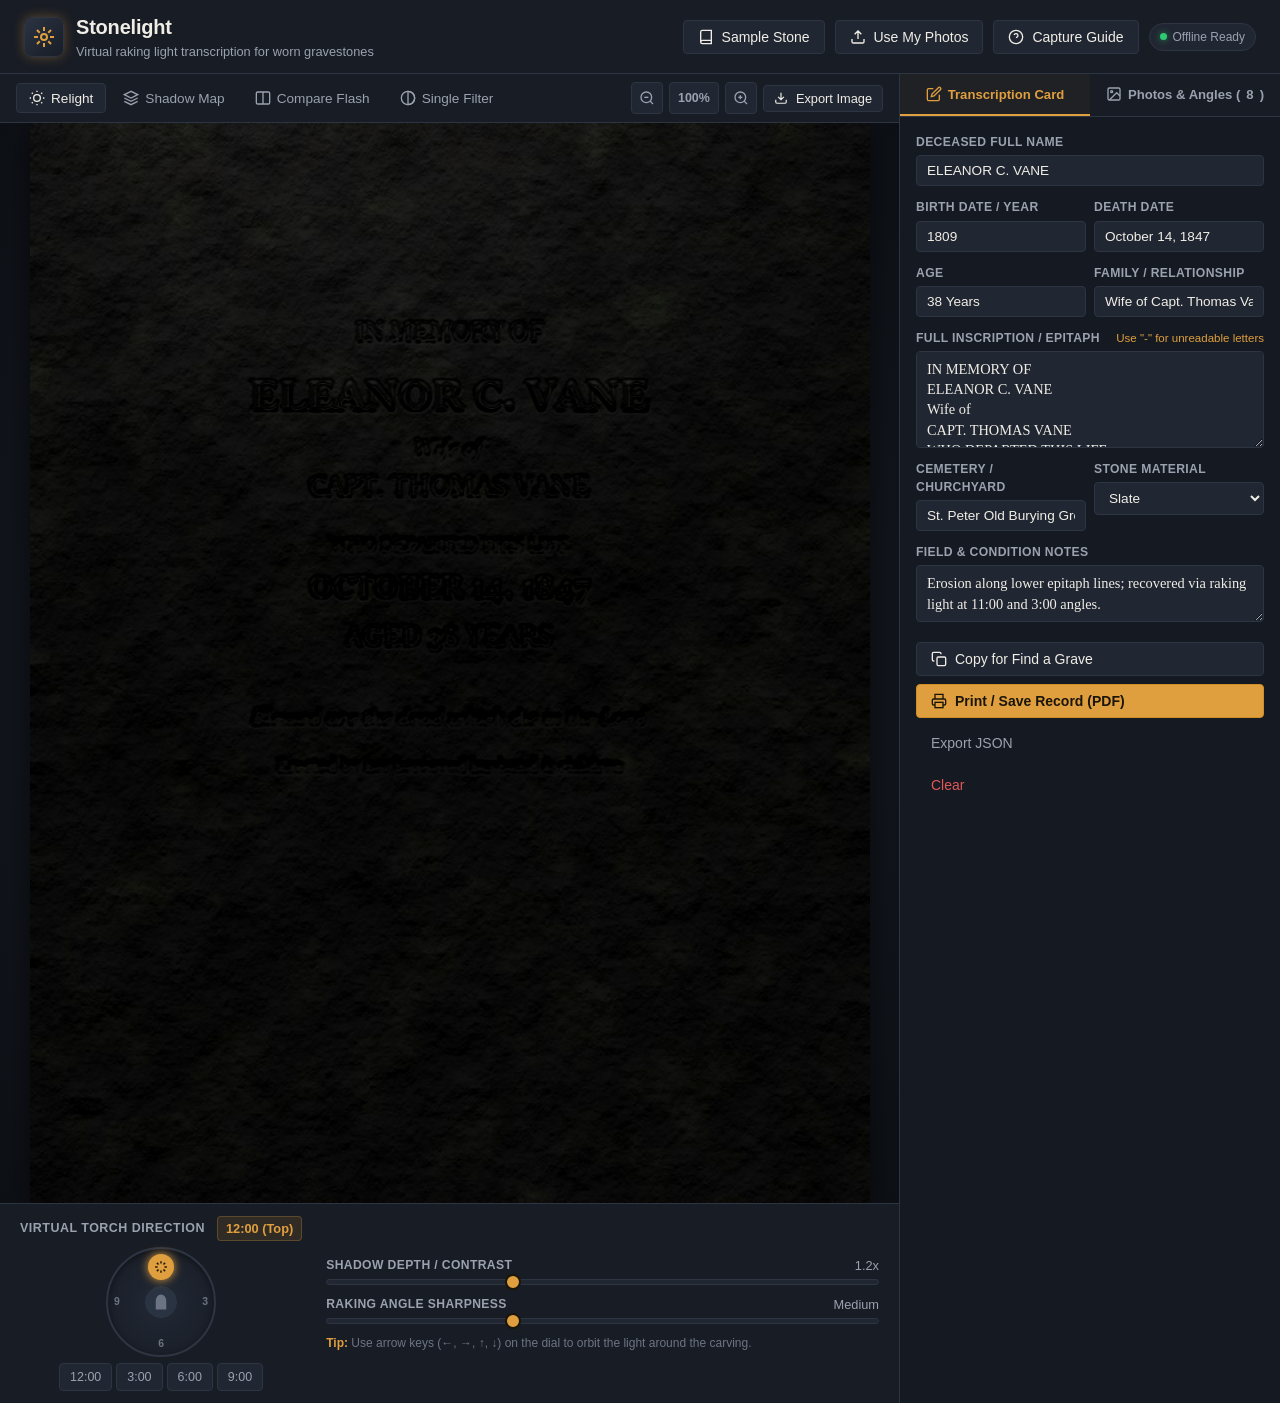
==== index.html @ 5d7d56f9 "Initial release: Stonelight raking light transcription app" ====
<!DOCTYPE html>
<html lang="en">
<head>
  <meta charset="UTF-8">
  <meta name="viewport" content="width=device-width, initial-scale=1.0">
  <title>Stonelight - Raking Light Inscription Transcription</title>
  <link rel="icon" type="image/svg+xml" href="favicon.svg">
  <link rel="alternate icon" href="favicon.ico">
  <link rel="manifest" href="manifest.webmanifest">
  <meta name="theme-color" content="#171b22">
  <link rel="stylesheet" href="css/app.css">
</head>
<body>
  <header class="app-header">
    <div class="brand">
      <div class="brand-icon">
        <svg viewBox="0 0 24 24" width="24" height="24" fill="none" stroke="currentColor" stroke-width="2">
          <path d="M12 2v4M12 18v4M4.93 4.93l2.83 2.83M16.24 16.24l2.83 2.83M2 12h4M18 12h4M4.93 19.07l2.83-2.83M16.24 7.76l2.83-2.83"/>
          <circle cx="12" cy="12" r="3"/>
        </svg>
      </div>
      <div>
        <h1 class="brand-title">Stonelight</h1>
        <p class="brand-desc">Virtual raking light transcription for worn gravestones</p>
      </div>
    </div>

    <div class="header-actions">
      <button id="btn-load-sample" class="btn btn-secondary" title="Load calibrated reference sample stone">
        <svg viewBox="0 0 24 24" width="16" height="16" fill="none" stroke="currentColor" stroke-width="2">
          <path d="M4 19.5A2.5 2.5 0 0 1 6.5 17H20"/>
          <path d="M6.5 2H20v20H6.5A2.5 2.5 0 0 1 4 19.5v-15A2.5 2.5 0 0 1 6.5 2z"/>
        </svg>
        Sample Stone
      </button>
      <button id="btn-open-upload" class="btn btn-secondary">
        <svg viewBox="0 0 24 24" width="16" height="16" fill="none" stroke="currentColor" stroke-width="2">
          <path d="M21 15v4a2 2 0 0 1-2 2H5a2 2 0 0 1-2-2v-4M17 8l-5-5-5 5M12 3v12"/>
        </svg>
        Use My Photos
      </button>
      <button id="btn-open-guide" class="btn btn-secondary">
        <svg viewBox="0 0 24 24" width="16" height="16" fill="none" stroke="currentColor" stroke-width="2">
          <circle cx="12" cy="12" r="10"/>
          <path d="M9.09 9a3 3 0 0 1 5.83 1c0 2-3 3-3 3M12 17h.01"/>
        </svg>
        Capture Guide
      </button>
      <span id="badge-offline" class="pill-badge pill-offline">
        <span class="status-dot"></span> Offline Ready
      </span>
    </div>
  </header>

  <main class="main-layout">
    <section class="viewer-section">
      <div class="viewer-toolbar-tabs">
        <div class="tab-group">
          <button class="view-tab active" data-view="relight">
            <svg viewBox="0 0 24 24" width="16" height="16" fill="none" stroke="currentColor" stroke-width="2">
              <circle cx="12" cy="12" r="5"/>
              <line x1="12" y1="1" x2="12" y2="3"/>
              <line x1="12" y1="21" x2="12" y2="23"/>
              <line x1="4.22" y1="4.22" x2="5.64" y2="5.64"/>
              <line x1="18.36" y1="18.36" x2="19.78" y2="19.78"/>
              <line x1="1" y1="12" x2="3" y2="12"/>
              <line x1="21" y1="12" x2="23" y2="12"/>
              <line x1="4.22" y1="19.78" x2="5.64" y2="18.36"/>
              <line x1="18.36" y1="5.64" x2="19.78" y2="4.22"/>
            </svg>
            Relight
          </button>
          <button class="view-tab" data-view="shadowmap">
            <svg viewBox="0 0 24 24" width="16" height="16" fill="none" stroke="currentColor" stroke-width="2">
              <polygon points="12 2 2 7 12 12 22 7 12 2"/>
              <polyline points="2 17 12 22 22 17"/>
              <polyline points="2 12 12 17 22 12"/>
            </svg>
            Shadow Map
          </button>
          <button class="view-tab" data-view="compare">
            <svg viewBox="0 0 24 24" width="16" height="16" fill="none" stroke="currentColor" stroke-width="2">
              <rect x="2" y="3" width="20" height="18" rx="2"/>
              <line x1="12" y1="3" x2="12" y2="21"/>
            </svg>
            Compare Flash
          </button>
          <button class="view-tab" data-view="filter">
            <svg viewBox="0 0 24 24" width="16" height="16" fill="none" stroke="currentColor" stroke-width="2">
              <circle cx="12" cy="12" r="10"/>
              <path d="M12 2a10 10 0 0 1 0 20z"/>
            </svg>
            Single Filter
          </button>
        </div>

        <div class="viewer-actions">
          <button id="btn-zoom-out" class="icon-btn" title="Zoom Out" aria-label="Zoom Out">
            <svg viewBox="0 0 24 24" width="16" height="16" fill="none" stroke="currentColor" stroke-width="2">
              <circle cx="11" cy="11" r="8"/>
              <line x1="21" y1="21" x2="16.65" y2="16.65"/>
              <line x1="8" y1="11" x2="14" y2="11"/>
            </svg>
          </button>
          <button id="btn-zoom-reset" class="icon-btn text-btn" title="Reset Zoom">100%</button>
          <button id="btn-zoom-in" class="icon-btn" title="Zoom In" aria-label="Zoom In">
            <svg viewBox="0 0 24 24" width="16" height="16" fill="none" stroke="currentColor" stroke-width="2">
              <circle cx="11" cy="11" r="8"/>
              <line x1="21" y1="21" x2="16.65" y2="16.65"/>
              <line x1="11" y1="8" x2="11" y2="14"/>
              <line x1="8" y1="11" x2="14" y2="11"/>
            </svg>
          </button>
          <button id="btn-save-image" class="btn btn-secondary btn-sm" title="Save current view as PNG">
            <svg viewBox="0 0 24 24" width="14" height="14" fill="none" stroke="currentColor" stroke-width="2">
              <path d="M21 15v4a2 2 0 0 1-2 2H5a2 2 0 0 1-2-2v-4M7 10l5 5 5-5M12 15V3"/>
            </svg>
            Export Image
          </button>
        </div>
      </div>

      <div class="canvas-viewport" id="viewport-container">
        <canvas id="main-canvas" width="840" height="1080"></canvas>
        
        <div id="compare-overlay" class="compare-overlay hidden">
          <div class="compare-divider" id="compare-handle">
            <div class="divider-line"></div>
            <div class="divider-button">
              <svg viewBox="0 0 24 24" width="14" height="14" fill="currentColor">
                <path d="M8 7l-5 5 5 5V7zm8 0v10l5-5-5-5z"/>
              </svg>
            </div>
          </div>
          <div class="compare-badge compare-badge-left">Flash Photo (Flat)</div>
          <div class="compare-badge compare-badge-right">Stonelight Raking View</div>
        </div>

        <div id="loading-spinner" class="loading-spinner hidden">
          <div class="spinner"></div>
          <span id="loading-text">Synthesizing raking light...</span>
        </div>
      </div>

      <div class="controls-panel">
        <div id="relight-controls" class="control-row">
          <div class="dial-container">
            <div class="dial-header">
              <span class="control-label">Virtual Torch Direction</span>
              <span id="torch-angle-text" class="angle-badge">12:00 (Top)</span>
            </div>
            <div class="clock-dial" id="orbit-dial" tabindex="0" role="slider" aria-label="Virtual Torch Angle" aria-valuemin="1" aria-valuemax="12" aria-valuenow="12" aria-valuetext="12:00 (Top)">
              <div class="clock-face-marks">
                <span class="mark m-12">12</span>
                <span class="mark m-3">3</span>
                <span class="mark m-6">6</span>
                <span class="mark m-9">9</span>
              </div>
              <div class="dial-center-stone">
                <svg viewBox="0 0 24 24" width="18" height="18" fill="currentColor">
                  <path d="M12 2C8 2 5 6 5 11v11h14V11c0-5-3-9-7-9z"/>
                </svg>
              </div>
              <div class="dial-needle" id="dial-needle">
                <div class="torch-dot" id="torch-dot">
                  <svg viewBox="0 0 24 24" width="14" height="14" fill="none" stroke="currentColor" stroke-width="2.5">
                    <path d="M12 2v4M12 18v4M4.93 4.93l2.83 2.83M16.24 16.24l2.83 2.83M2 12h4M18 12h4M4.93 19.07l2.83-2.83M16.24 7.76l2.83-2.83"/>
                  </svg>
                </div>
              </div>
            </div>
            <div class="dial-presets">
              <button class="btn-preset" data-hour="12" aria-label="Set torch to 12 o'clock">12:00</button>
              <button class="btn-preset" data-hour="3" aria-label="Set torch to 3 o'clock">3:00</button>
              <button class="btn-preset" data-hour="6" aria-label="Set torch to 6 o'clock">6:00</button>
              <button class="btn-preset" data-hour="9" aria-label="Set torch to 9 o'clock">9:00</button>
            </div>
          </div>

          <div class="sliders-container">
            <div class="slider-field">
              <div class="slider-label-row">
                <label for="slider-contrast">Shadow Depth / Contrast</label>
                <span id="contrast-val">1.2x</span>
              </div>
              <input type="range" id="slider-contrast" min="0.6" max="2.4" step="0.1" value="1.2">
            </div>

            <div class="slider-field">
              <div class="slider-label-row">
                <label for="slider-graze">Raking Angle Sharpness</label>
                <span id="graze-val">Medium</span>
              </div>
              <input type="range" id="slider-graze" min="1" max="4" step="1" value="2">
            </div>

            <div class="slider-hint">
              <span>Tip:</span> Use arrow keys (←, →, ↑, ↓) on the dial to orbit the light around the carving.
            </div>
          </div>
        </div>

        <div id="shadowmap-controls" class="control-row hidden">
          <div class="mode-options">
            <span class="control-label">Shadow Map Mode:</span>
            <div class="pill-selector">
              <button class="pill-btn active" data-mapmode="relief">Chisel Relief</button>
              <button class="pill-btn" data-mapmode="rubbing">Digital Slate Rubbing</button>
              <button class="pill-btn" data-mapmode="variance">Directional Variance</button>
            </div>
          </div>
          <div class="slider-field shadow-slider-field">
            <div class="slider-label-row">
              <label for="slider-map-intensity">Feature Boost</label>
              <span id="map-intensity-val">1.4x</span>
            </div>
            <input type="range" id="slider-map-intensity" min="0.8" max="2.5" step="0.1" value="1.4">
          </div>
        </div>

        <div id="filter-controls" class="control-row hidden">
          <div class="mode-options">
            <span class="control-label">Single Photo Filter:</span>
            <div class="pill-selector">
              <button class="pill-btn active" data-filter="emboss">Directional Emboss</button>
              <button class="pill-btn" data-filter="invert">Negative / Invert</button>
              <button class="pill-btn" data-filter="highpass">High-Pass Detail</button>
              <button class="pill-btn" data-filter="clahe">Contrast Stretch</button>
            </div>
          </div>
        </div>
      </div>
    </section>

    <aside class="sidebar-section">
      <div class="sidebar-tabs">
        <button class="side-tab active" data-side="transcribe">
          <svg viewBox="0 0 24 24" width="16" height="16" fill="none" stroke="currentColor" stroke-width="2">
            <path d="M11 4H4a2 2 0 0 0-2 2v14a2 2 0 0 0 2 2h14a2 2 0 0 0 2-2v-7M18.5 2.5a2.121 2.121 0 0 1 3 3L12 15l-4 1 1-4 9.5-9.5z"/>
          </svg>
          Transcription Card
        </button>
        <button class="side-tab" data-side="photos">
          <svg viewBox="0 0 24 24" width="16" height="16" fill="none" stroke="currentColor" stroke-width="2">
            <rect x="3" y="3" width="18" height="18" rx="2" ry="2"/>
            <circle cx="8.5" cy="8.5" r="1.5"/>
            <polyline points="21 15 16 10 5 21"/>
          </svg>
          Photos & Angles (<span id="photo-count-badge">8</span>)
        </button>
      </div>

      <div class="sidebar-content">
        <div id="side-pane-transcribe" class="side-pane active">
          <form id="transcription-form" class="card-form">
            <div class="form-group">
              <label for="f-name">Deceased Full Name</label>
              <input type="text" id="f-name" class="form-input" placeholder="e.g. ELEANOR C. VANE" value="ELEANOR C. VANE">
            </div>

            <div class="form-row-2">
              <div class="form-group">
                <label for="f-birth">Birth Date / Year</label>
                <input type="text" id="f-birth" class="form-input" placeholder="e.g. 1809" value="1809">
              </div>
              <div class="form-group">
                <label for="f-death">Death Date</label>
                <input type="text" id="f-death" class="form-input" placeholder="e.g. Oct 14, 1847" value="October 14, 1847">
              </div>
            </div>

            <div class="form-row-2">
              <div class="form-group">
                <label for="f-age">Age</label>
                <input type="text" id="f-age" class="form-input" placeholder="e.g. 38 Years" value="38 Years">
              </div>
              <div class="form-group">
                <label for="f-rel">Family / Relationship</label>
                <input type="text" id="f-rel" class="form-input" placeholder="e.g. Wife of Capt. Thomas" value="Wife of Capt. Thomas Vane">
              </div>
            </div>

            <div class="form-group">
              <div class="field-label-row">
                <label for="f-inscription">Full Inscription / Epitaph</label>
                <span class="field-sub">Use "-" for unreadable letters</span>
              </div>
              <textarea id="f-inscription" class="form-textarea" rows="4" placeholder="Type letters as read under raking light...">IN MEMORY OF
ELEANOR C. VANE
Wife of
CAPT. THOMAS VANE
WHO DEPARTED THIS LIFE
OCTOBER 14, 1847
AGED 38 YEARS
Blessed are the dead which die in the Lord
Erected by her bereaved husband & children</textarea>
            </div>

            <div class="form-row-2">
              <div class="form-group">
                <label for="f-cemetery">Cemetery / Churchyard</label>
                <input type="text" id="f-cemetery" class="form-input" placeholder="e.g. St. Peter Old Burying Ground" value="St. Peter Old Burying Ground">
              </div>
              <div class="form-group">
                <label for="f-material">Stone Material</label>
                <select id="f-material" class="form-select">
                  <option value="Slate" selected>Slate</option>
                  <option value="Sandstone">Sandstone</option>
                  <option value="Marble">Marble</option>
                  <option value="Limestone">Limestone</option>
                  <option value="Granite">Granite</option>
                  <option value="Other">Other / Unknown</option>
                </select>
              </div>
            </div>

            <div class="form-group">
              <label for="f-notes">Field & Condition Notes</label>
              <textarea id="f-notes" class="form-textarea" rows="2" placeholder="e.g. Surface erosion on lower third; illegible in flat sunlight">Erosion along lower epitaph lines; recovered via raking light at 11:00 and 3:00 angles.</textarea>
            </div>

            <div class="card-actions">
              <button type="button" id="btn-copy-findagrave" class="btn btn-secondary">
                <svg viewBox="0 0 24 24" width="16" height="16" fill="none" stroke="currentColor" stroke-width="2">
                  <rect x="9" y="9" width="13" height="13" rx="2" ry="2"/>
                  <path d="M5 15H4a2 2 0 0 1-2-2V4a2 2 0 0 1 2-2h9a2 2 0 0 1 2 2v1"/>
                </svg>
                Copy for Find a Grave
              </button>
              <button type="button" id="btn-print-card" class="btn btn-primary">
                <svg viewBox="0 0 24 24" width="16" height="16" fill="none" stroke="currentColor" stroke-width="2">
                  <polyline points="6 9 6 2 18 2 18 9"/>
                  <path d="M6 18H4a2 2 0 0 1-2-2v-5a2 2 0 0 1 2-2h16a2 2 0 0 1 2 2v5a2 2 0 0 1-2 2h-2"/>
                  <rect x="6" y="14" width="12" height="8"/>
                </svg>
                Print / Save Record (PDF)
              </button>
              <button type="button" id="btn-export-json" class="btn btn-subtle">Export JSON</button>
              <button type="button" id="btn-reset-form" class="btn btn-subtle text-danger">Clear</button>
            </div>
          </form>
        </div>

        <div id="side-pane-photos" class="side-pane">
          <div class="upload-dropzone" id="dropzone">
            <input type="file" id="file-input" multiple accept="image/jpeg,image/png,image/webp" class="file-input-hidden">
            <div class="drop-icon">
              <svg viewBox="0 0 24 24" width="32" height="32" fill="none" stroke="currentColor" stroke-width="1.5">
                <path d="M21 15v4a2 2 0 0 1-2 2H5a2 2 0 0 1-2-2v-4M17 8l-5-5-5 5M12 3v12"/>
              </svg>
            </div>
            <p class="drop-title">Drop 4 to 8 photos of one stone</p>
            <p class="drop-sub">Phone torch photos taken around the clock face</p>
            <button type="button" id="btn-browse-files" class="btn btn-secondary btn-sm">Browse Files</button>
          </div>

          <div class="photo-tools">
            <button id="btn-auto-angles" class="btn btn-secondary btn-sm" title="Analyze brightness centroid to estimate torch angles">
              Auto-Detect Angles
            </button>
            <button id="btn-reset-photos" class="btn btn-subtle btn-sm text-danger">Reset to Sample</button>
          </div>

          <div id="photo-warning-box" class="warning-banner hidden"></div>

          <div class="photo-grid" id="photo-thumb-grid"></div>
        </div>
      </div>
    </aside>
  </main>

  <div id="modal-guide" class="modal-backdrop hidden" role="dialog" aria-modal="true" aria-labelledby="guide-title">
    <div class="modal-card">
      <div class="modal-header">
        <h2 id="guide-title" class="modal-title">Field Capture Guide: How to Shoot at the Stone</h2>
        <button id="btn-close-guide" class="icon-btn" aria-label="Close modal">
          <svg viewBox="0 0 24 24" width="18" height="18" fill="none" stroke="currentColor" stroke-width="2">
            <line x1="18" y1="6" x2="6" y2="18"/>
            <line x1="6" y1="6" x2="18" y2="18"/>
          </svg>
        </button>
      </div>
      <div class="modal-body guide-content">
        <div class="guide-step">
          <div class="step-num">1</div>
          <div class="step-text">
            <h3>Prop the Phone Still</h3>
            <p>Do not hold the phone by hand between shots. Prop it on a beanbag, stone, or ground stick facing the inscription. Every photo must cover the exact same view.</p>
          </div>
        </div>

        <div class="guide-step">
          <div class="step-num">2</div>
          <div class="step-text">
            <h3>Lock Camera Exposure (AE/AF)</h3>
            <p>Tap and hold the phone screen on the carving until AE/AF Lock appears. This stops the camera from brightening shadows or changing focus between torch angles.</p>
          </div>
        </div>

        <div class="guide-step">
          <div class="step-num">3</div>
          <div class="step-text">
            <h3>Take One Flash Photo</h3>
            <p>Take one flat flash or sunlight photo first to capture overall stone tone and layout as a baseline.</p>
          </div>
        </div>

        <div class="guide-step">
          <div class="step-num">4</div>
          <div class="step-text">
            <h3>Sweep the Torch at 6–8 Clock Points</h3>
            <p>Turn on a torch or phone light. Hold it 30–60 cm away at a low grazing angle (15° to 20° above the stone surface). Take a shot at 12:00, 2:00, 4:00, 6:00, 8:00, and 10:00.</p>
          </div>
        </div>

        <div class="guide-warning">
          <h4>Preservation Ethics: Never Touch or Harm Historic Stones</h4>
          <p>Never apply shaving cream, chalk, flour, wire brushes, or harsh chemicals to stones. Raking light works purely through physics and optical shadows, leaving fragile headstones unharmed.</p>
        </div>
      </div>
      <div class="modal-footer">
        <button id="btn-guide-ok" class="btn btn-primary">Got it, Back to Stone</button>
      </div>
    </div>
  </div>

  <div id="modal-clock" class="modal-backdrop hidden" role="dialog" aria-modal="true" aria-labelledby="clock-title">
    <div class="modal-card modal-clock-card">
      <div class="modal-header">
        <h3 id="clock-title" class="modal-title">Tag Torch Clock Position</h3>
        <button id="btn-close-clock" class="icon-btn" aria-label="Close clock picker">
          <svg viewBox="0 0 24 24" width="18" height="18" fill="none" stroke="currentColor" stroke-width="2">
            <line x1="18" y1="6" x2="6" y2="18"/>
            <line x1="6" y1="6" x2="18" y2="18"/>
          </svg>
        </button>
      </div>
      <div class="modal-body">
        <p class="clock-prompt">Where was the torch held for this photo?</p>
        <div class="clock-picker-grid" id="clock-picker-buttons">
          <button class="clock-pick-btn" data-hour="12">12:00 (Top)</button>
          <button class="clock-pick-btn" data-hour="1">1:00</button>
          <button class="clock-pick-btn" data-hour="2">2:00</button>
          <button class="clock-pick-btn" data-hour="3">3:00 (Right)</button>
          <button class="clock-pick-btn" data-hour="4">4:00</button>
          <button class="clock-pick-btn" data-hour="5">5:00</button>
          <button class="clock-pick-btn" data-hour="6">6:00 (Bottom)</button>
          <button class="clock-pick-btn" data-hour="7">7:00</button>
          <button class="clock-pick-btn" data-hour="8">8:00</button>
          <button class="clock-pick-btn" data-hour="9">9:00 (Left)</button>
          <button class="clock-pick-btn" data-hour="10">10:00</button>
          <button class="clock-pick-btn" data-hour="11">11:00</button>
          <button class="clock-pick-btn clock-pick-flash" data-hour="flash">Flash / Flat Ambient</button>
        </div>
      </div>
    </div>
  </div>

  <div id="print-sheet" class="print-sheet">
    <div class="print-header">
      <h2>Stonelight Memorial Transcription Record</h2>
      <p class="print-subtitle">Non-destructive raking light archival transcription</p>
    </div>

    <div class="print-images-row">
      <div class="print-image-box">
        <span class="print-img-label">Recorded Raking / Shadow View</span>
        <img id="print-img-relit" alt="Enhanced Stone Inscription">
      </div>
      <div class="print-image-box">
        <span class="print-img-label">Reference Flat View</span>
        <img id="print-img-flash" alt="Reference Flat Photo">
      </div>
    </div>

    <table class="print-table">
      <tr>
        <th style="width: 28%;">Name of Deceased</th>
        <td id="pr-name" style="font-weight: bold; font-size: 1.15em;"></td>
      </tr>
      <tr>
        <th>Birth & Death Dates</th>
        <td>Born: <span id="pr-birth"></span> | Died: <span id="pr-death"></span> (Age: <span id="pr-age"></span>)</td>
      </tr>
      <tr>
        <th>Family / Relationship</th>
        <td id="pr-rel"></td>
      </tr>
      <tr>
        <th>Cemetery & Material</th>
        <td><span id="pr-cemetery"></span> (<span id="pr-material"></span> stone)</td>
      </tr>
      <tr>
        <th>Complete Inscription</th>
        <td id="pr-inscription" style="white-space: pre-wrap; font-family: Georgia, serif; line-height: 1.6;"></td>
      </tr>
      <tr>
        <th>Field Notes & Condition</th>
        <td id="pr-notes"></td>
      </tr>
      <tr>
        <th>Recording Method</th>
        <td>Multi-directional raking light synthesis (Stonelight). No chemical or physical contact made with monument.</td>
      </tr>
    </table>
  </div>

  <script src="js/relight.js"></script>
  <script src="js/shadowmap.js"></script>
  <script src="js/transcribe.js"></script>
  <script src="js/guide.js"></script>
  <script src="js/app.js"></script>
</body>
</html>
---- css/app.css ----
:root {
  --bg-main: #111419;
  --bg-surface: #181c24;
  --bg-surface-elevated: #212732;
  --bg-panel: #151921;
  --border-subtle: #2d3442;
  --border-focus: #e09f3e;
  --text-main: #f0ede6;
  --text-muted: #9aa1af;
  --text-dim: #6c7484;
  --accent-torch: #e09f3e;
  --accent-torch-glow: rgba(224, 159, 62, 0.35);
  --accent-primary: #3d79e6;
  --accent-primary-hover: #4e88f0;
  --danger-color: #e05757;
  --radius-sm: 4px;
  --radius-md: 8px;
  --radius-lg: 12px;
  --font-sans: -apple-system, BlinkMacSystemFont, "Segoe UI", Roboto, Helvetica, Arial, sans-serif;
  --font-serif: "Georgia", "Cambria", "Times New Roman", serif;
}

*, *::before, *::after {
  box-sizing: border-box;
  margin: 0;
  padding: 0;
}

body {
  font-family: var(--font-sans);
  background-color: var(--bg-main);
  color: var(--text-main);
  line-height: 1.5;
  min-height: 100vh;
  display: flex;
  flex-direction: column;
}

.app-header {
  display: flex;
  align-items: center;
  justify-content: space-between;
  padding: 12px 24px;
  background-color: var(--bg-surface);
  border-bottom: 1px solid var(--border-subtle);
  gap: 16px;
  flex-wrap: wrap;
}

.brand {
  display: flex;
  align-items: center;
  gap: 12px;
}

.brand-icon {
  width: 40px;
  height: 40px;
  border-radius: var(--radius-md);
  background: linear-gradient(135deg, #2b3342, #181d26);
  border: 1px solid var(--border-subtle);
  display: flex;
  align-items: center;
  justify-content: center;
  color: var(--accent-torch);
  box-shadow: 0 0 12px var(--accent-torch-glow);
}

.brand-title {
  font-size: 1.25rem;
  font-weight: 700;
  letter-spacing: -0.01em;
  color: var(--text-main);
}

.brand-desc {
  font-size: 0.8rem;
  color: var(--text-muted);
}

.header-actions {
  display: flex;
  align-items: center;
  gap: 10px;
  flex-wrap: wrap;
}

.btn {
  display: inline-flex;
  align-items: center;
  gap: 8px;
  padding: 8px 14px;
  font-size: 0.875rem;
  font-weight: 500;
  border-radius: var(--radius-sm);
  cursor: pointer;
  border: 1px solid transparent;
  transition: all 0.15s ease-in-out;
  user-select: none;
  font-family: inherit;
}

.btn:focus-visible {
  outline: 2px solid var(--border-focus);
  outline-offset: 2px;
}

.btn-primary {
  background-color: var(--accent-torch);
  color: #1a1508;
  font-weight: 600;
  border-color: #d18d26;
}

.btn-primary:hover {
  background-color: #ebb25b;
}

.btn-secondary {
  background-color: var(--bg-surface-elevated);
  color: var(--text-main);
  border-color: var(--border-subtle);
}

.btn-secondary:hover {
  background-color: #2b3342;
  border-color: #3f495b;
}

.btn-subtle {
  background: transparent;
  color: var(--text-muted);
  border-color: transparent;
}

.btn-subtle:hover {
  color: var(--text-main);
  background-color: rgba(255, 255, 255, 0.05);
}

.btn-sm {
  padding: 5px 10px;
  font-size: 0.8rem;
}

.icon-btn {
  display: inline-flex;
  align-items: center;
  justify-content: center;
  width: 32px;
  height: 32px;
  border-radius: var(--radius-sm);
  background: var(--bg-surface-elevated);
  border: 1px solid var(--border-subtle);
  color: var(--text-muted);
  cursor: pointer;
  transition: all 0.15s;
}

.icon-btn:hover {
  color: var(--text-main);
  background-color: #2c3442;
}

.text-btn {
  width: auto;
  padding: 0 8px;
  font-size: 0.78rem;
  font-weight: 600;
}

.text-danger {
  color: var(--danger-color);
}

.pill-badge {
  display: inline-flex;
  align-items: center;
  gap: 6px;
  padding: 4px 10px;
  border-radius: 9999px;
  font-size: 0.75rem;
  font-weight: 500;
  border: 1px solid var(--border-subtle);
  background-color: var(--bg-surface-elevated);
  color: var(--text-muted);
}

.pill-offline .status-dot {
  width: 7px;
  height: 7px;
  border-radius: 50%;
  background-color: #2ecc71;
  box-shadow: 0 0 6px rgba(46, 204, 113, 0.6);
}

.main-layout {
  display: grid;
  grid-template-columns: 1fr 380px;
  flex: 1;
  overflow: hidden;
  height: calc(100vh - 65px);
}

.viewer-section {
  display: flex;
  flex-direction: column;
  background-color: var(--bg-main);
  border-right: 1px solid var(--border-subtle);
  overflow: hidden;
  position: relative;
}

.viewer-toolbar-tabs {
  display: flex;
  align-items: center;
  justify-content: space-between;
  padding: 8px 16px;
  background-color: var(--bg-surface);
  border-bottom: 1px solid var(--border-subtle);
  gap: 12px;
  flex-wrap: wrap;
}

.tab-group {
  display: flex;
  gap: 4px;
  flex-wrap: wrap;
}

.view-tab {
  display: inline-flex;
  align-items: center;
  gap: 6px;
  padding: 6px 12px;
  border-radius: var(--radius-sm);
  background: transparent;
  color: var(--text-muted);
  border: 1px solid transparent;
  cursor: pointer;
  font-size: 0.85rem;
  font-weight: 500;
  transition: all 0.15s;
  font-family: inherit;
  white-space: nowrap;
}

.view-tab:hover {
  color: var(--text-main);
  background-color: rgba(255, 255, 255, 0.04);
}

.view-tab.active {
  color: var(--text-main);
  background-color: var(--bg-surface-elevated);
  border-color: var(--border-subtle);
}

.viewer-actions {
  display: flex;
  align-items: center;
  gap: 6px;
  flex-shrink: 0;
}

.canvas-viewport {
  flex: 1;
  position: relative;
  display: flex;
  align-items: center;
  justify-content: center;
  background: radial-gradient(circle at center, #181d26 0%, #0d1015 100%);
  overflow: hidden;
  user-select: none;
}

#main-canvas {
  max-width: 100%;
  max-height: 100%;
  object-fit: contain;
  box-shadow: 0 8px 28px rgba(0, 0, 0, 0.6);
  border-radius: 4px;
  display: block;
}

.compare-overlay {
  position: absolute;
  top: 0;
  left: 0;
  width: 100%;
  height: 100%;
  pointer-events: none;
}

.compare-divider {
  position: absolute;
  top: 0;
  bottom: 0;
  left: 50%;
  width: 36px;
  transform: translateX(-50%);
  pointer-events: auto;
  cursor: ew-resize;
  display: flex;
  align-items: center;
  justify-content: center;
}

.divider-line {
  position: absolute;
  top: 0;
  bottom: 0;
  left: 17px;
  width: 2px;
  background-color: var(--accent-torch);
  box-shadow: 0 0 8px rgba(224, 159, 62, 0.8);
}

.divider-button {
  width: 32px;
  height: 32px;
  border-radius: 50%;
  background-color: var(--bg-surface-elevated);
  border: 2px solid var(--accent-torch);
  color: var(--accent-torch);
  display: flex;
  align-items: center;
  justify-content: center;
  box-shadow: 0 2px 8px rgba(0, 0, 0, 0.5);
  z-index: 10;
}

.compare-badge {
  position: absolute;
  top: 14px;
  padding: 4px 10px;
  background: rgba(18, 22, 29, 0.85);
  border: 1px solid var(--border-subtle);
  border-radius: var(--radius-sm);
  font-size: 0.75rem;
  font-weight: 600;
  color: var(--text-main);
  backdrop-filter: blur(4px);
  pointer-events: none;
}

.compare-badge-left {
  left: 16px;
}

.compare-badge-right {
  right: 16px;
  color: var(--accent-torch);
}

.loading-spinner {
  position: absolute;
  inset: 0;
  background: rgba(15, 18, 24, 0.8);
  display: flex;
  flex-direction: column;
  align-items: center;
  justify-content: center;
  gap: 12px;
  color: var(--text-main);
  font-size: 0.9rem;
  z-index: 20;
}

.spinner {
  width: 36px;
  height: 36px;
  border: 3px solid var(--border-subtle);
  border-top-color: var(--accent-torch);
  border-radius: 50%;
  animation: spin 0.8s linear infinite;
}

@keyframes spin {
  to { transform: rotate(360deg); }
}

.controls-panel {
  background-color: var(--bg-surface);
  border-top: 1px solid var(--border-subtle);
  padding: 12px 20px;
}

.control-row {
  display: flex;
  align-items: center;
  gap: 24px;
  flex-wrap: wrap;
}

.dial-container {
  display: flex;
  flex-direction: column;
  align-items: center;
  gap: 6px;
}

.dial-header {
  display: flex;
  align-items: center;
  justify-content: space-between;
  width: 100%;
  gap: 12px;
}

.control-label {
  font-size: 0.78rem;
  font-weight: 600;
  color: var(--text-muted);
  text-transform: uppercase;
  letter-spacing: 0.04em;
}

.angle-badge {
  font-size: 0.8rem;
  font-weight: 600;
  color: var(--accent-torch);
  background-color: rgba(224, 159, 62, 0.12);
  padding: 2px 8px;
  border-radius: var(--radius-sm);
  border: 1px solid rgba(224, 159, 62, 0.25);
}

.clock-dial {
  position: relative;
  width: 110px;
  height: 110px;
  border-radius: 50%;
  background: radial-gradient(circle at center, #222936 0%, #171b23 100%);
  border: 2px solid var(--border-subtle);
  display: flex;
  align-items: center;
  justify-content: center;
  cursor: grab;
  touch-action: none;
  box-shadow: inset 0 2px 6px rgba(0, 0, 0, 0.4);
}

.clock-dial:active {
  cursor: grabbing;
}

.clock-dial:focus-visible {
  outline: 2px solid var(--border-focus);
}

.clock-face-marks .mark {
  position: absolute;
  font-size: 0.65rem;
  font-weight: 600;
  color: var(--text-dim);
}

.mark.m-12 { top: 4px; left: 50%; transform: translateX(-50%); }
.mark.m-3  { right: 6px; top: 50%; transform: translateY(-50%); }
.mark.m-6  { bottom: 4px; left: 50%; transform: translateX(-50%); }
.mark.m-9  { left: 6px; top: 50%; transform: translateY(-50%); }

.dial-center-stone {
  position: absolute;
  width: 32px;
  height: 32px;
  border-radius: 50%;
  background-color: #2a3342;
  display: flex;
  align-items: center;
  justify-content: center;
  color: var(--text-dim);
  border: 1px solid var(--border-subtle);
  pointer-events: none;
}

.dial-needle {
  position: absolute;
  top: 0;
  left: 0;
  width: 100%;
  height: 100%;
  pointer-events: none;
  transform-origin: center center;
}

.torch-dot {
  position: absolute;
  top: 5px;
  left: calc(50% - 13px);
  width: 26px;
  height: 26px;
  border-radius: 50%;
  background: var(--accent-torch);
  color: #1a1508;
  display: flex;
  align-items: center;
  justify-content: center;
  box-shadow: 0 0 10px var(--accent-torch);
}

.dial-presets {
  display: flex;
  gap: 4px;
}

.btn-preset {
  background-color: var(--bg-surface-elevated);
  border: 1px solid var(--border-subtle);
  color: var(--text-muted);
  padding: 5px 10px;
  min-height: 28px;
  min-width: 44px;
  font-size: 0.78rem;
  font-weight: 500;
  border-radius: var(--radius-sm);
  cursor: pointer;
  display: inline-flex;
  align-items: center;
  justify-content: center;
  transition: all 0.15s;
}

.btn-preset:hover {
  color: var(--text-main);
  border-color: #444f63;
}

.sliders-container {
  flex: 1;
  display: flex;
  flex-direction: column;
  gap: 10px;
  min-width: 200px;
}

.slider-field {
  display: flex;
  flex-direction: column;
  gap: 4px;
}

.slider-label-row {
  display: flex;
  justify-content: space-between;
  font-size: 0.8rem;
  color: var(--text-muted);
}

input[type="range"] {
  -webkit-appearance: none;
  appearance: none;
  width: 100%;
  height: 6px;
  border-radius: 3px;
  background: var(--bg-surface-elevated);
  border: 1px solid var(--border-subtle);
  outline: none;
}

input[type="range"]::-webkit-slider-thumb {
  -webkit-appearance: none;
  appearance: none;
  width: 16px;
  height: 16px;
  border-radius: 50%;
  background: var(--accent-torch);
  cursor: pointer;
  border: 2px solid #1a1508;
}

input[type="range"]::-moz-range-thumb {
  width: 16px;
  height: 16px;
  border-radius: 50%;
  background: var(--accent-torch);
  cursor: pointer;
  border: 2px solid #1a1508;
}

.slider-hint {
  font-size: 0.75rem;
  color: var(--text-dim);
}

.slider-hint span {
  color: var(--accent-torch);
  font-weight: 600;
}

.mode-options {
  display: flex;
  align-items: center;
  gap: 12px;
  flex-wrap: wrap;
}

.pill-selector {
  display: flex;
  background-color: var(--bg-surface-elevated);
  padding: 3px;
  border-radius: var(--radius-sm);
  border: 1px solid var(--border-subtle);
  gap: 2px;
}

.pill-btn {
  background: transparent;
  border: none;
  color: var(--text-muted);
  padding: 5px 12px;
  font-size: 0.8rem;
  font-weight: 500;
  border-radius: var(--radius-sm);
  cursor: pointer;
  transition: all 0.15s;
}

.pill-btn:hover {
  color: var(--text-main);
}

.pill-btn.active {
  background-color: #2e3746;
  color: var(--text-main);
}

.shadow-slider-field {
  max-width: 240px;
}

.sidebar-section {
  background-color: var(--bg-panel);
  display: flex;
  flex-direction: column;
  overflow: hidden;
}

.sidebar-tabs {
  display: flex;
  background-color: var(--bg-surface);
  border-bottom: 1px solid var(--border-subtle);
}

.side-tab {
  flex: 1;
  display: flex;
  align-items: center;
  justify-content: center;
  gap: 6px;
  padding: 12px 10px;
  background: transparent;
  border: none;
  border-bottom: 2px solid transparent;
  color: var(--text-muted);
  font-size: 0.82rem;
  font-weight: 600;
  cursor: pointer;
  transition: all 0.15s;
  font-family: inherit;
}

.side-tab:hover {
  color: var(--text-main);
}

.side-tab.active {
  color: var(--accent-torch);
  border-bottom-color: var(--accent-torch);
  background-color: rgba(224, 159, 62, 0.04);
}

.sidebar-content {
  flex: 1;
  overflow-y: auto;
  padding: 16px;
}

.side-pane {
  display: none;
}

.side-pane.active {
  display: block;
}

.card-form {
  display: flex;
  flex-direction: column;
  gap: 12px;
}

.form-group {
  display: flex;
  flex-direction: column;
  gap: 4px;
}

.form-row-2 {
  display: grid;
  grid-template-columns: 1fr 1fr;
  gap: 8px;
}

label {
  font-size: 0.76rem;
  font-weight: 600;
  color: var(--text-muted);
  text-transform: uppercase;
  letter-spacing: 0.03em;
}

.field-label-row {
  display: flex;
  justify-content: space-between;
  align-items: baseline;
}

.field-sub {
  font-size: 0.72rem;
  color: var(--accent-torch);
}

.form-input, .form-textarea, .form-select {
  width: 100%;
  background-color: var(--bg-surface-elevated);
  border: 1px solid var(--border-subtle);
  border-radius: var(--radius-sm);
  padding: 7px 10px;
  color: var(--text-main);
  font-size: 0.85rem;
  font-family: inherit;
  transition: border-color 0.15s;
}

.form-input:focus, .form-textarea:focus, .form-select:focus {
  outline: none;
  border-color: var(--border-focus);
  box-shadow: 0 0 0 1px var(--border-focus);
}

.form-textarea {
  resize: vertical;
  line-height: 1.4;
  font-family: var(--font-serif);
  font-size: 0.9rem;
}

.card-actions {
  display: flex;
  flex-direction: column;
  gap: 8px;
  margin-top: 8px;
}

.upload-dropzone {
  border: 2px dashed var(--border-subtle);
  border-radius: var(--radius-md);
  padding: 24px 16px;
  text-align: center;
  background-color: rgba(33, 39, 50, 0.5);
  cursor: pointer;
  transition: all 0.2s;
  display: flex;
  flex-direction: column;
  align-items: center;
  gap: 6px;
}

.upload-dropzone.dragover {
  border-color: var(--accent-torch);
  background-color: rgba(224, 159, 62, 0.08);
}

.file-input-hidden {
  display: none;
}

.drop-icon {
  color: var(--text-dim);
}

.drop-title {
  font-size: 0.9rem;
  font-weight: 600;
  color: var(--text-main);
}

.drop-sub {
  font-size: 0.75rem;
  color: var(--text-muted);
  max-width: 240px;
}

.photo-tools {
  display: flex;
  justify-content: space-between;
  align-items: center;
  margin: 14px 0 10px;
}

.warning-banner {
  background-color: rgba(224, 87, 87, 0.15);
  border: 1px solid rgba(224, 87, 87, 0.4);
  color: #f7a8a8;
  padding: 8px 12px;
  border-radius: var(--radius-sm);
  font-size: 0.78rem;
  margin-bottom: 10px;
}

.photo-grid {
  display: grid;
  grid-template-columns: repeat(2, 1fr);
  gap: 8px;
}

.photo-card {
  position: relative;
  background-color: var(--bg-surface);
  border: 1px solid var(--border-subtle);
  border-radius: var(--radius-sm);
  overflow: hidden;
  cursor: pointer;
  transition: transform 0.15s, border-color 0.15s;
}

.photo-card:hover {
  transform: translateY(-2px);
  border-color: var(--accent-torch);
}

.photo-thumb {
  width: 100%;
  height: 90px;
  object-fit: cover;
  display: block;
}

.photo-badge {
  position: absolute;
  bottom: 4px;
  left: 4px;
  background: rgba(18, 22, 29, 0.85);
  border: 1px solid var(--border-subtle);
  border-radius: 3px;
  padding: 2px 6px;
  font-size: 0.7rem;
  font-weight: 600;
  color: var(--accent-torch);
}

.photo-tag-btn {
  position: absolute;
  top: 4px;
  right: 4px;
  background: rgba(18, 22, 29, 0.8);
  border: none;
  border-radius: 3px;
  color: var(--text-muted);
  padding: 2px 4px;
  font-size: 0.68rem;
}

.modal-backdrop {
  position: fixed;
  inset: 0;
  background: rgba(0, 0, 0, 0.7);
  backdrop-filter: blur(4px);
  display: flex;
  align-items: center;
  justify-content: center;
  z-index: 100;
  padding: 16px;
}

.modal-card {
  background: var(--bg-surface);
  border: 1px solid var(--border-subtle);
  border-radius: var(--radius-md);
  max-width: 540px;
  width: 100%;
  max-height: 90vh;
  display: flex;
  flex-direction: column;
  box-shadow: 0 16px 40px rgba(0, 0, 0, 0.7);
}

.modal-clock-card {
  max-width: 380px;
}

.modal-header {
  display: flex;
  align-items: center;
  justify-content: space-between;
  padding: 14px 18px;
  border-bottom: 1px solid var(--border-subtle);
}

.modal-title {
  font-size: 1.05rem;
  font-weight: 600;
  color: var(--text-main);
}

.modal-body {
  padding: 18px;
  overflow-y: auto;
}

.guide-step {
  display: flex;
  gap: 14px;
  margin-bottom: 16px;
}

.step-num {
  width: 28px;
  height: 28px;
  border-radius: 50%;
  background: var(--bg-surface-elevated);
  border: 1px solid var(--border-subtle);
  color: var(--accent-torch);
  font-weight: 700;
  font-size: 0.9rem;
  display: flex;
  align-items: center;
  justify-content: center;
  flex-shrink: 0;
}

.step-text h3 {
  font-size: 0.92rem;
  margin-bottom: 4px;
  color: var(--text-main);
}

.step-text p {
  font-size: 0.82rem;
  color: var(--text-muted);
  line-height: 1.45;
}

.guide-warning {
  background-color: rgba(224, 159, 62, 0.1);
  border-left: 3px solid var(--accent-torch);
  padding: 12px;
  border-radius: var(--radius-sm);
  margin-top: 10px;
}

.guide-warning h4 {
  font-size: 0.85rem;
  color: var(--accent-torch);
  margin-bottom: 4px;
}

.guide-warning p {
  font-size: 0.78rem;
  color: #dfdbd1;
  line-height: 1.4;
}

.modal-footer {
  padding: 12px 18px;
  border-top: 1px solid var(--border-subtle);
  display: flex;
  justify-content: flex-end;
}

.clock-prompt {
  font-size: 0.85rem;
  color: var(--text-muted);
  margin-bottom: 12px;
  text-align: center;
}

.clock-picker-grid {
  display: grid;
  grid-template-columns: repeat(3, 1fr);
  gap: 8px;
}

.clock-pick-btn {
  background: var(--bg-surface-elevated);
  border: 1px solid var(--border-subtle);
  color: var(--text-main);
  padding: 10px 6px;
  border-radius: var(--radius-sm);
  font-size: 0.82rem;
  font-weight: 600;
  cursor: pointer;
  transition: all 0.15s;
}

.clock-pick-btn:hover {
  border-color: var(--accent-torch);
  color: var(--accent-torch);
  background-color: #2b3342;
}

.clock-pick-flash {
  grid-column: span 3;
  margin-top: 4px;
  background-color: #242c38;
}

.hidden {
  display: none !important;
}

.print-sheet {
  display: none;
}

@media print {
  body {
    background: #fff !important;
    color: #111 !important;
  }

  .app-header,
  .viewer-section,
  .sidebar-section,
  .modal-backdrop {
    display: none !important;
  }

  .print-sheet {
    display: block !important;
    padding: 15mm 20mm;
    max-width: 190mm;
    margin: 0 auto;
    font-family: var(--font-serif);
    color: #111;
  }

  .print-header {
    text-align: center;
    border-bottom: 2px solid #222;
    padding-bottom: 10px;
    margin-bottom: 14px;
  }

  .print-header h2 {
    font-size: 1.4rem;
    margin-bottom: 4px;
    letter-spacing: 0.02em;
  }

  .print-subtitle {
    font-size: 0.82rem;
    color: #555;
    font-style: italic;
  }

  .print-images-row {
    display: grid;
    grid-template-columns: 1fr 1fr;
    gap: 16px;
    margin-bottom: 14px;
  }

  .print-image-box {
    border: 1px solid #aaa;
    padding: 6px;
    text-align: center;
    background: #fff;
  }

  .print-img-label {
    display: block;
    font-size: 0.72rem;
    font-weight: bold;
    font-family: var(--font-sans);
    margin-bottom: 6px;
    text-transform: uppercase;
    color: #333;
  }

  .print-image-box img {
    max-width: 100%;
    height: 190px;
    object-fit: contain;
    display: block;
    margin: 0 auto;
    background: #fff;
  }

  .print-table {
    width: 100%;
    border-collapse: collapse;
    margin-top: 10px;
    font-size: 0.88rem;
  }

  .print-table th, .print-table td {
    border: 1px solid #999;
    padding: 6px 9px;
    text-align: left;
    vertical-align: top;
  }

  .print-table th {
    background-color: #f2f2f2;
    font-family: var(--font-sans);
    font-size: 0.78rem;
    text-transform: uppercase;
    letter-spacing: 0.03em;
  }
}

@media (max-width: 960px) {
  .main-layout {
    grid-template-columns: 1fr;
    height: auto;
    overflow: visible;
  }

  .canvas-viewport {
    min-height: 440px;
  }

  .sidebar-section {
    border-top: 1px solid var(--border-subtle);
  }
}

@media (max-width: 680px) {
  .viewer-toolbar-tabs {
    flex-direction: column;
    align-items: stretch;
    padding: 8px 10px;
    gap: 8px;
  }

  .tab-group {
    display: grid;
    grid-template-columns: repeat(2, 1fr);
    gap: 6px;
    width: 100%;
  }

  .view-tab {
    justify-content: center;
    padding: 8px 6px;
    font-size: 0.8rem;
  }

  .viewer-actions {
    display: flex;
    align-items: center;
    justify-content: space-between;
    width: 100%;
    padding-top: 4px;
    border-top: 1px solid rgba(255, 255, 255, 0.05);
  }

  .btn-sm {
    padding: 5px 10px;
    font-size: 0.78rem;
  }
}

@media (prefers-reduced-motion: reduce) {
  *, *::before, *::after {
    animation-duration: 0.01ms !important;
    animation-iteration-count: 1 !important;
    transition-duration: 0.01ms !important;
  }
}
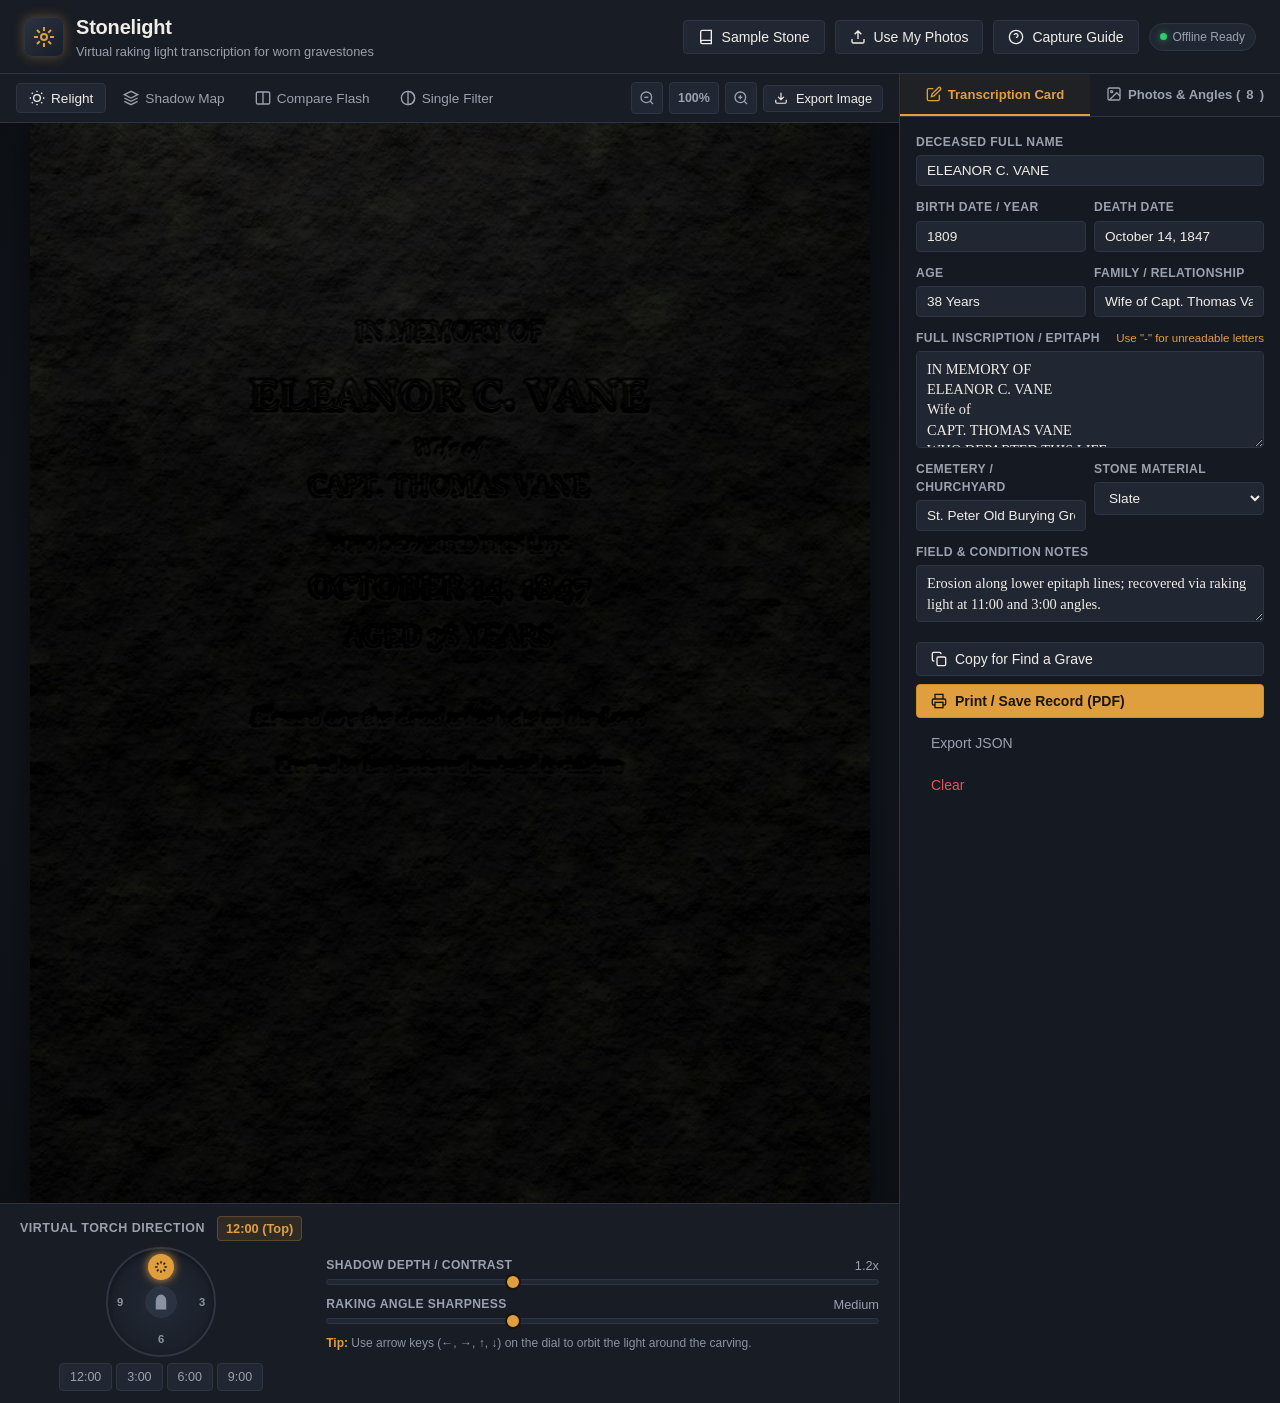
==== commit 1e7b94fb: "Fix stale offline cache, dialog focus and text contrast; add README link and screenshot" ====
--- a/index.html
+++ b/index.html
@@ -465,11 +465,11 @@
     <div class="print-images-row">
       <div class="print-image-box">
         <span class="print-img-label">Recorded Raking / Shadow View</span>
-        <img id="print-img-relit" alt="Enhanced Stone Inscription">
+        <img id="print-img-relit" src="sample/torch_3.jpg" alt="Enhanced Stone Inscription">
       </div>
       <div class="print-image-box">
         <span class="print-img-label">Reference Flat View</span>
-        <img id="print-img-flash" alt="Reference Flat Photo">
+        <img id="print-img-flash" src="sample/flash.jpg" alt="Reference Flat Photo">
       </div>
     </div>
 
--- a/css/app.css
+++ b/css/app.css
@@ -7,7 +7,7 @@
   --border-focus: #e09f3e;
   --text-main: #f0ede6;
   --text-muted: #9aa1af;
-  --text-dim: #6c7484;
+  --text-dim: #8b93a3;
   --accent-torch: #e09f3e;
   --accent-torch-glow: rgba(224, 159, 62, 0.35);
   --accent-primary: #3d79e6;
@@ -451,15 +451,15 @@
 
 .clock-face-marks .mark {
   position: absolute;
-  font-size: 0.65rem;
+  font-size: 0.7rem;
   font-weight: 600;
   color: var(--text-dim);
 }
 
-.mark.m-12 { top: 4px; left: 50%; transform: translateX(-50%); }
-.mark.m-3  { right: 6px; top: 50%; transform: translateY(-50%); }
-.mark.m-6  { bottom: 4px; left: 50%; transform: translateX(-50%); }
-.mark.m-9  { left: 6px; top: 50%; transform: translateY(-50%); }
+.mark.m-12 { top: 8px; left: 50%; transform: translateX(-50%); }
+.mark.m-3  { right: 9px; top: 50%; transform: translateY(-50%); }
+.mark.m-6  { bottom: 8px; left: 50%; transform: translateX(-50%); }
+.mark.m-9  { left: 9px; top: 50%; transform: translateY(-50%); }
 
 .dial-center-stone {
   position: absolute;
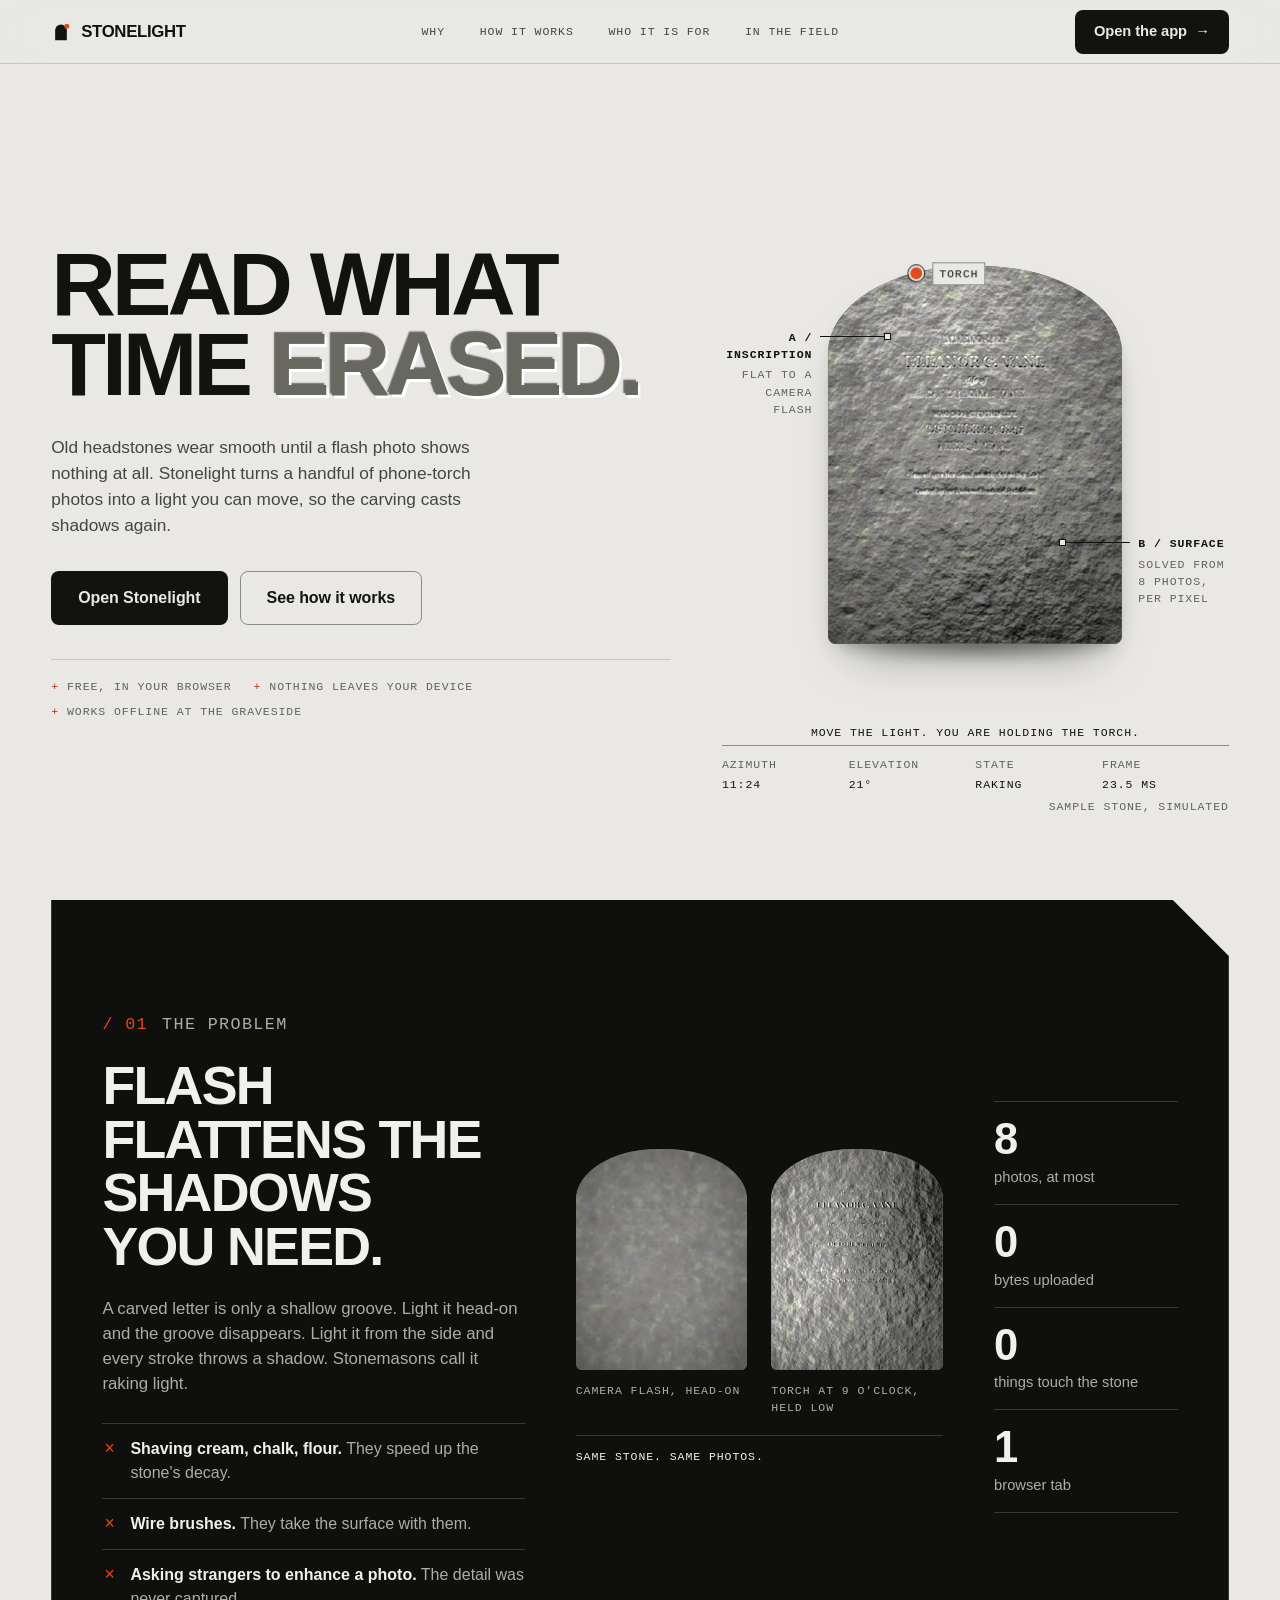
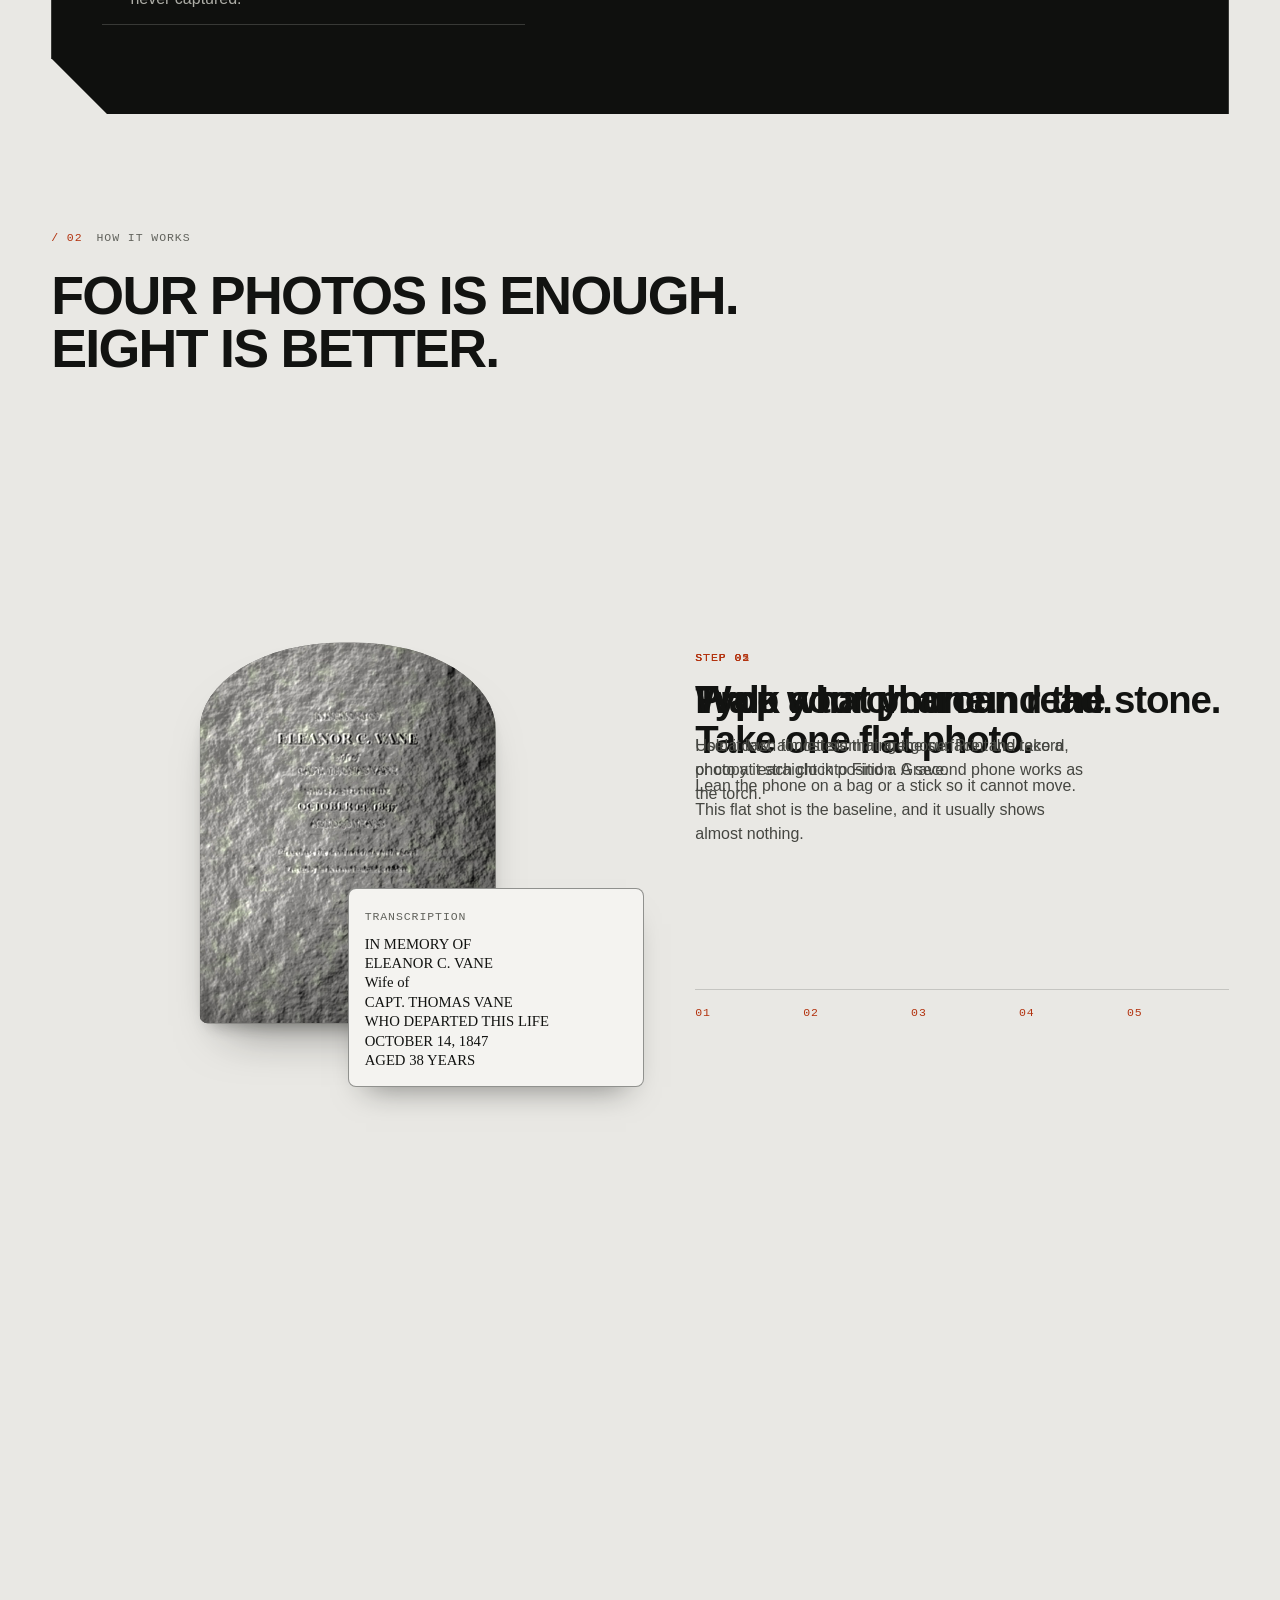
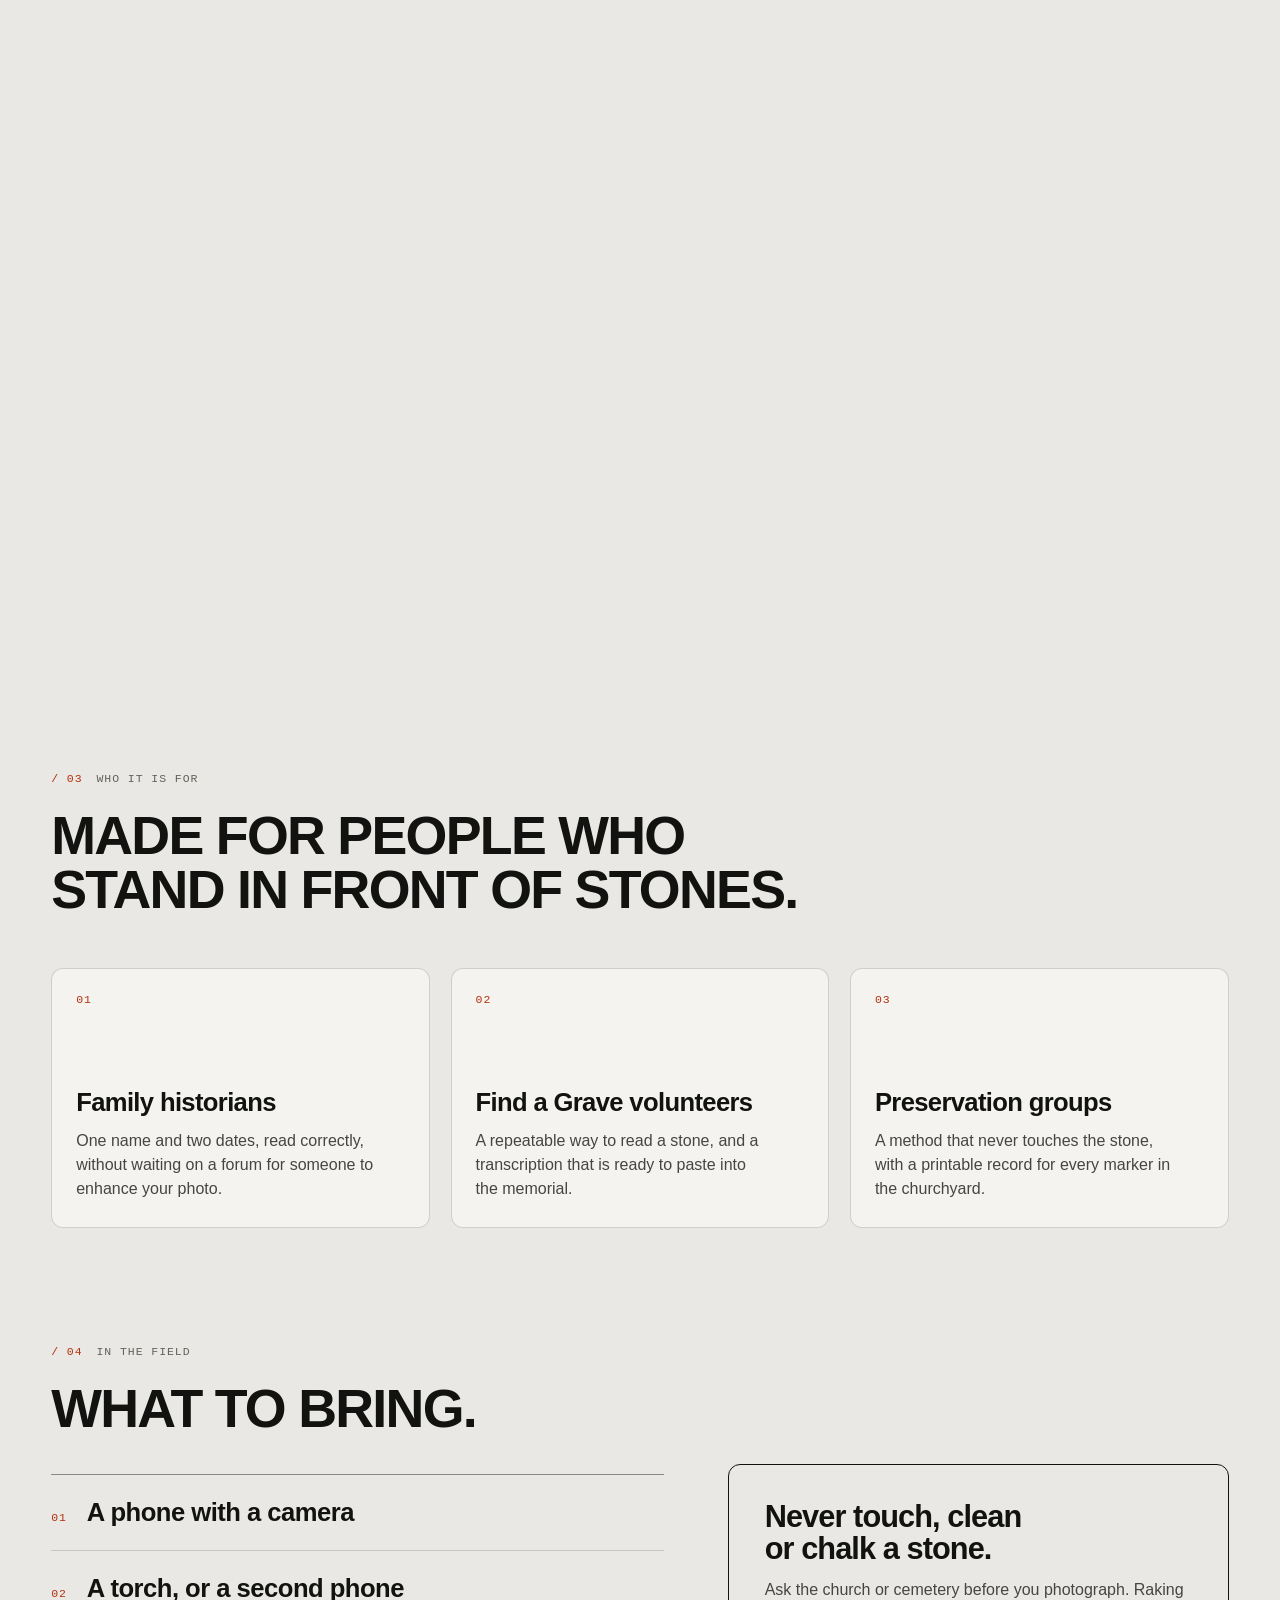
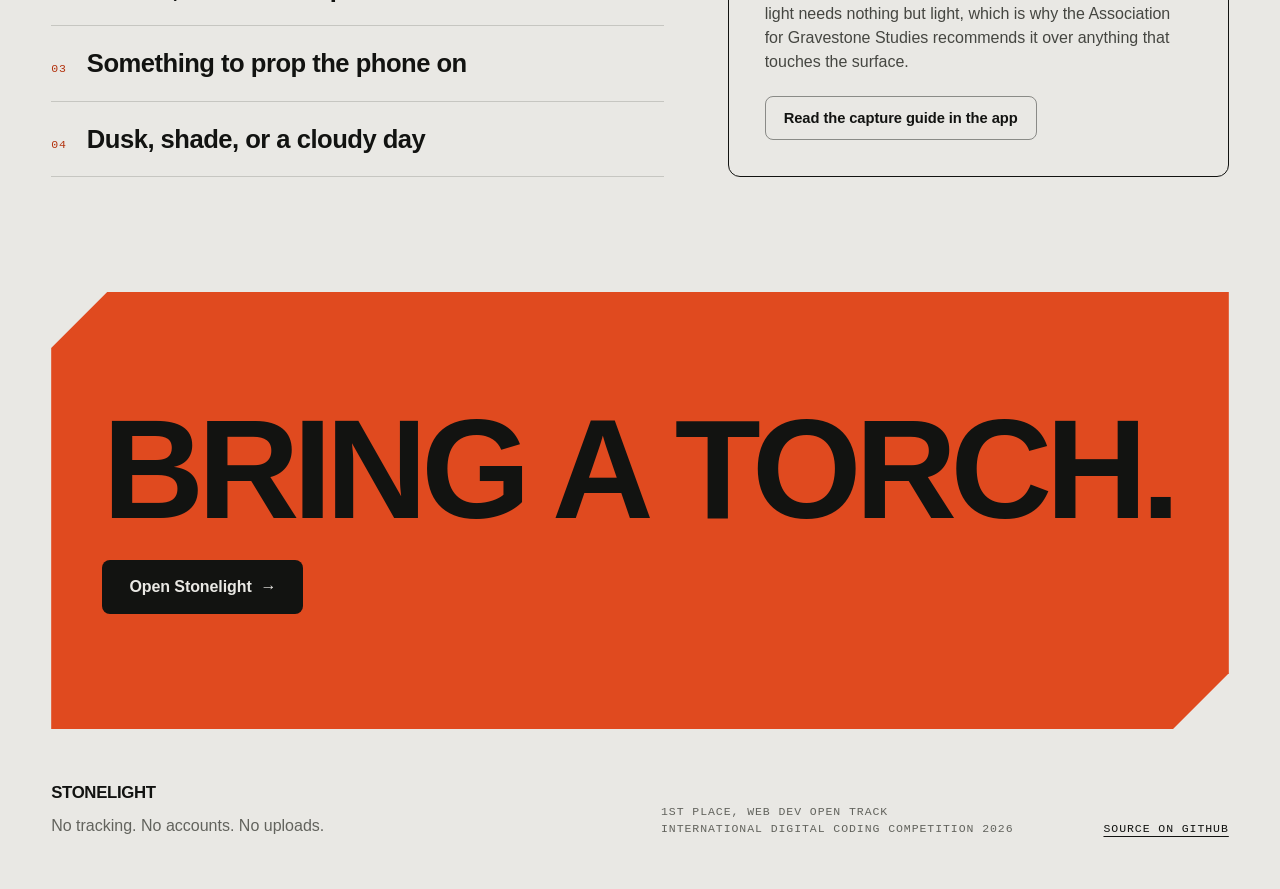
==== commit de63bffd: "Add landing page with live relight demo and redesign the app UI" ====
--- a/index.html
+++ b/index.html
@@ -3,512 +3,246 @@
 <head>
   <meta charset="UTF-8">
   <meta name="viewport" content="width=device-width, initial-scale=1.0">
-  <title>Stonelight - Raking Light Inscription Transcription</title>
+  <title>Stonelight - Read worn gravestones with raking light</title>
+  <meta name="description" content="Stonelight turns a few phone-torch photos into a light you can move, so worn gravestone inscriptions cast shadows again. Free, private, and it works offline in your browser.">
+  <meta name="theme-color" content="#e9e8e4">
+  <meta property="og:title" content="Stonelight">
+  <meta property="og:description" content="Read worn gravestones with a light you can move. Nothing is uploaded.">
+  <meta property="og:image" content="https://zghanw.github.io/stonelight/docs/screenshot.png">
   <link rel="icon" type="image/svg+xml" href="favicon.svg">
   <link rel="alternate icon" href="favicon.ico">
   <link rel="manifest" href="manifest.webmanifest">
-  <meta name="theme-color" content="#171b22">
-  <link rel="stylesheet" href="css/app.css">
+  <link rel="stylesheet" href="css/base.css">
+  <link rel="stylesheet" href="css/landing.css">
 </head>
-<body>
-  <header class="app-header">
-    <div class="brand">
-      <div class="brand-icon">
-        <svg viewBox="0 0 24 24" width="24" height="24" fill="none" stroke="currentColor" stroke-width="2">
-          <path d="M12 2v4M12 18v4M4.93 4.93l2.83 2.83M16.24 16.24l2.83 2.83M2 12h4M18 12h4M4.93 19.07l2.83-2.83M16.24 7.76l2.83-2.83"/>
-          <circle cx="12" cy="12" r="3"/>
+<body class="landing">
+  <a class="skip-link" href="#main">Skip to content</a>
+
+  <header class="nav">
+    <a class="wordmark" href="./" aria-label="Stonelight home">
+      <svg viewBox="0 0 24 24" width="20" height="20" aria-hidden="true">
+        <path d="M5 22V10a7 7 0 0 1 14 0v12z" fill="currentColor"/>
+        <circle cx="19" cy="5" r="3" fill="var(--signal)"/>
+      </svg>
+      <span>Stonelight</span>
+    </a>
+    <nav class="nav-links mono" aria-label="Sections">
+      <a href="#problem">Why</a>
+      <a href="#how">How it works</a>
+      <a href="#who">Who it is for</a>
+      <a href="#field">In the field</a>
+    </nav>
+    <a class="btn btn-ink" href="app.html">Open the app <span aria-hidden="true">&rarr;</span></a>
+  </header>
+
+  <main id="main">
+    <section class="hero" id="top">
+      <div class="hero-copy">
+        <h1 class="display">Read what<br>time <span class="carved">erased.</span></h1>
+        <p class="lede">Old headstones wear smooth until a flash photo shows nothing at all. Stonelight turns a handful of phone-torch photos into a light you can move, so the carving casts shadows again.</p>
+        <div class="cta-row">
+          <a class="btn btn-ink btn-lg" href="app.html">Open Stonelight</a>
+          <a class="btn btn-line btn-lg" href="#how">See how it works</a>
+        </div>
+        <ul class="facts mono">
+          <li>Free, in your browser</li>
+          <li>Nothing leaves your device</li>
+          <li>Works offline at the graveside</li>
+        </ul>
+      </div>
+
+      <div class="hero-stage" id="hero-stage">
+        <svg class="stage-lines" id="stage-lines" aria-hidden="true">
+          <line id="torch-line" x1="0" y1="0" x2="0" y2="0"/>
         </svg>
-      </div>
-      <div>
-        <h1 class="brand-title">Stonelight</h1>
-        <p class="brand-desc">Virtual raking light transcription for worn gravestones</p>
-      </div>
+
+        <div class="stone-wrap" id="stone-wrap">
+          <div class="stone" id="stone">
+            <canvas id="hero-canvas" width="560" height="720" role="img" aria-label="A simulated 1847 slate headstone. Its inscription appears as the light moves to a low angle."></canvas>
+          </div>
+        </div>
+
+        <div class="torch" id="torch" aria-hidden="true">
+          <span class="torch-dot"></span>
+          <span class="torch-tag mono">Torch</span>
+        </div>
+
+        <div class="callout callout-a mono" aria-hidden="true">
+          <b>A / Inscription</b>
+          <span>Flat to a camera flash</span>
+        </div>
+        <div class="callout callout-b mono" aria-hidden="true">
+          <b>B / Surface</b>
+          <span>Solved from 8 photos, per pixel</span>
+        </div>
+
+        <p class="stage-hint mono" id="stage-hint">Move the light. You are holding the torch.</p>
+
+        <dl class="hud mono" aria-hidden="true">
+          <div><dt>Azimuth</dt><dd id="hud-az">10:30</dd></div>
+          <div><dt>Elevation</dt><dd id="hud-el">12&deg;</dd></div>
+          <div><dt>State</dt><dd id="hud-state">Raking</dd></div>
+          <div><dt>Frame</dt><dd id="hud-ms">0.0 ms</dd></div>
+        </dl>
+        <p class="stage-note mono">Sample stone, simulated</p>
+      </div>
+    </section>
+
+    <section class="band" id="problem">
+      <div class="band-inner">
+        <div class="band-copy" data-reveal>
+          <p class="eyebrow mono"><span class="idx">/ 01</span> The problem</p>
+          <h2 class="title">Flash flattens the shadows you need.</h2>
+          <p>A carved letter is only a shallow groove. Light it head-on and the groove disappears. Light it from the side and every stroke throws a shadow. Stonemasons call it raking light.</p>
+          <ul class="tried">
+            <li><b>Shaving cream, chalk, flour.</b> They speed up the stone's decay.</li>
+            <li><b>Wire brushes.</b> They take the surface with them.</li>
+            <li><b>Asking strangers to enhance a photo.</b> The detail was never captured.</li>
+          </ul>
+        </div>
+
+        <figure class="compare" data-reveal>
+          <div class="compare-pair">
+            <div class="compare-item">
+              <canvas id="cmp-flash" width="280" height="360" role="img" aria-label="The sample stone under camera flash. The inscription is barely visible."></canvas>
+              <span class="mono">Camera flash, head-on</span>
+            </div>
+            <div class="compare-item">
+              <canvas id="cmp-rake" width="280" height="360" role="img" aria-label="The same stone lit from a low angle. The inscription is readable."></canvas>
+              <span class="mono">Torch at 9 o'clock, held low</span>
+            </div>
+          </div>
+          <figcaption class="mono">Same stone. Same photos.</figcaption>
+        </figure>
+
+        <dl class="tally" data-reveal>
+          <div><dt>8</dt><dd>photos, at most</dd></div>
+          <div><dt>0</dt><dd>bytes uploaded</dd></div>
+          <div><dt>0</dt><dd>things touch the stone</dd></div>
+          <div><dt>1</dt><dd>browser tab</dd></div>
+        </dl>
+      </div>
+    </section>
+
+    <section class="how" id="how">
+      <div class="how-head">
+        <p class="eyebrow mono"><span class="idx">/ 02</span> How it works</p>
+        <h2 class="title">Four photos is enough.<br>Eight is better.</h2>
+      </div>
+
+      <div class="how-track" id="how-track">
+        <div class="how-sticky">
+          <div class="how-stage">
+            <div class="ring" id="ring">
+              <div class="ring-stone">
+                <canvas id="how-canvas" width="560" height="720" role="img" aria-label="The sample stone at each stage: flat photo, torch photos, solved surface, and relit."></canvas>
+                <div class="scanline" id="scanline"></div>
+              </div>
+              <div class="how-card" id="how-card">
+                <span class="mono">Transcription</span>
+                <pre id="how-typed"></pre>
+              </div>
+            </div>
+          </div>
+
+          <div class="how-text">
+            <ol class="steps" id="steps">
+              <li class="step is-active">
+                <span class="step-num mono">Step 01</span>
+                <h3>Prop your phone. Take one flat photo.</h3>
+                <p>Lean the phone on a bag or a stick so it cannot move. This flat shot is the baseline, and it usually shows almost nothing.</p>
+              </li>
+              <li class="step">
+                <span class="step-num mono">Step 02</span>
+                <h3>Walk a torch around the stone.</h3>
+                <p>Hold it low, almost skimming the surface, and take a photo at each clock position. A second phone works as the torch.</p>
+              </li>
+              <li class="step">
+                <span class="step-num mono">Step 03</span>
+                <h3>Stonelight works out the surface.</h3>
+                <p>Each pixel is brighter when the torch faces its slope. Eight readings are enough to solve which way every pixel leans. It all runs in your browser.</p>
+                <pre class="formula mono" aria-label="Least squares solve for the surface, then shading by slope">I = L &middot; g
+g = (L&#7488;L)&#8315;&#185; L&#7488; I
+shade = 1 + (g &middot; d) &times; rake</pre>
+              </li>
+              <li class="step">
+                <span class="step-num mono">Step 04</span>
+                <h3>Now the light is yours.</h3>
+                <p>Drag it anywhere and lower it until the strokes appear. Keep scrolling to sweep it around the stone.</p>
+              </li>
+              <li class="step">
+                <span class="step-num mono">Step 05</span>
+                <h3>Type what you can read.</h3>
+                <p>Use a dash for letters that are gone. Print the record, or copy it straight into Find a Grave.</p>
+              </li>
+            </ol>
+            <div class="how-progress mono" id="how-progress" aria-hidden="true">
+              <span class="is-on">01</span><span>02</span><span>03</span><span>04</span><span>05</span>
+            </div>
+          </div>
+        </div>
+      </div>
+    </section>
+
+    <section class="who" id="who">
+      <div class="who-head" data-reveal>
+        <p class="eyebrow mono"><span class="idx">/ 03</span> Who it is for</p>
+        <h2 class="title">Made for people who stand in front of stones.</h2>
+      </div>
+      <div class="cards">
+        <article class="card" data-reveal>
+          <span class="mono">01</span>
+          <h3>Family historians</h3>
+          <p>One name and two dates, read correctly, without waiting on a forum for someone to enhance your photo.</p>
+        </article>
+        <article class="card" data-reveal>
+          <span class="mono">02</span>
+          <h3>Find a Grave volunteers</h3>
+          <p>A repeatable way to read a stone, and a transcription that is ready to paste into the memorial.</p>
+        </article>
+        <article class="card" data-reveal>
+          <span class="mono">03</span>
+          <h3>Preservation groups</h3>
+          <p>A method that never touches the stone, with a printable record for every marker in the churchyard.</p>
+        </article>
+      </div>
+    </section>
+
+    <section class="field" id="field">
+      <div class="field-copy" data-reveal>
+        <p class="eyebrow mono"><span class="idx">/ 04</span> In the field</p>
+        <h2 class="title">What to bring.</h2>
+        <ul class="kit">
+          <li><span class="mono">01</span>A phone with a camera</li>
+          <li><span class="mono">02</span>A torch, or a second phone</li>
+          <li><span class="mono">03</span>Something to prop the phone on</li>
+          <li><span class="mono">04</span>Dusk, shade, or a cloudy day</li>
+        </ul>
+      </div>
+      <aside class="ethics" data-reveal>
+        <h3>Never touch, clean or chalk a stone.</h3>
+        <p>Ask the church or cemetery before you photograph. Raking light needs nothing but light, which is why the Association for Gravestone Studies recommends it over anything that touches the surface.</p>
+        <a class="btn btn-line" href="app.html">Read the capture guide in the app</a>
+      </aside>
+    </section>
+
+    <section class="closer">
+      <div class="closer-inner" data-reveal>
+        <h2 class="display">Bring a torch.</h2>
+        <a class="btn btn-ink btn-lg" href="app.html">Open Stonelight <span aria-hidden="true">&rarr;</span></a>
+      </div>
+    </section>
+  </main>
+
+  <footer class="footer">
+    <div class="footer-brand">
+      <span class="wordmark"><span>Stonelight</span></span>
+      <p>No tracking. No accounts. No uploads.</p>
     </div>
-
-    <div class="header-actions">
-      <button id="btn-load-sample" class="btn btn-secondary" title="Load calibrated reference sample stone">
-        <svg viewBox="0 0 24 24" width="16" height="16" fill="none" stroke="currentColor" stroke-width="2">
-          <path d="M4 19.5A2.5 2.5 0 0 1 6.5 17H20"/>
-          <path d="M6.5 2H20v20H6.5A2.5 2.5 0 0 1 4 19.5v-15A2.5 2.5 0 0 1 6.5 2z"/>
-        </svg>
-        Sample Stone
-      </button>
-      <button id="btn-open-upload" class="btn btn-secondary">
-        <svg viewBox="0 0 24 24" width="16" height="16" fill="none" stroke="currentColor" stroke-width="2">
-          <path d="M21 15v4a2 2 0 0 1-2 2H5a2 2 0 0 1-2-2v-4M17 8l-5-5-5 5M12 3v12"/>
-        </svg>
-        Use My Photos
-      </button>
-      <button id="btn-open-guide" class="btn btn-secondary">
-        <svg viewBox="0 0 24 24" width="16" height="16" fill="none" stroke="currentColor" stroke-width="2">
-          <circle cx="12" cy="12" r="10"/>
-          <path d="M9.09 9a3 3 0 0 1 5.83 1c0 2-3 3-3 3M12 17h.01"/>
-        </svg>
-        Capture Guide
-      </button>
-      <span id="badge-offline" class="pill-badge pill-offline">
-        <span class="status-dot"></span> Offline Ready
-      </span>
-    </div>
-  </header>
-
-  <main class="main-layout">
-    <section class="viewer-section">
-      <div class="viewer-toolbar-tabs">
-        <div class="tab-group">
-          <button class="view-tab active" data-view="relight">
-            <svg viewBox="0 0 24 24" width="16" height="16" fill="none" stroke="currentColor" stroke-width="2">
-              <circle cx="12" cy="12" r="5"/>
-              <line x1="12" y1="1" x2="12" y2="3"/>
-              <line x1="12" y1="21" x2="12" y2="23"/>
-              <line x1="4.22" y1="4.22" x2="5.64" y2="5.64"/>
-              <line x1="18.36" y1="18.36" x2="19.78" y2="19.78"/>
-              <line x1="1" y1="12" x2="3" y2="12"/>
-              <line x1="21" y1="12" x2="23" y2="12"/>
-              <line x1="4.22" y1="19.78" x2="5.64" y2="18.36"/>
-              <line x1="18.36" y1="5.64" x2="19.78" y2="4.22"/>
-            </svg>
-            Relight
-          </button>
-          <button class="view-tab" data-view="shadowmap">
-            <svg viewBox="0 0 24 24" width="16" height="16" fill="none" stroke="currentColor" stroke-width="2">
-              <polygon points="12 2 2 7 12 12 22 7 12 2"/>
-              <polyline points="2 17 12 22 22 17"/>
-              <polyline points="2 12 12 17 22 12"/>
-            </svg>
-            Shadow Map
-          </button>
-          <button class="view-tab" data-view="compare">
-            <svg viewBox="0 0 24 24" width="16" height="16" fill="none" stroke="currentColor" stroke-width="2">
-              <rect x="2" y="3" width="20" height="18" rx="2"/>
-              <line x1="12" y1="3" x2="12" y2="21"/>
-            </svg>
-            Compare Flash
-          </button>
-          <button class="view-tab" data-view="filter">
-            <svg viewBox="0 0 24 24" width="16" height="16" fill="none" stroke="currentColor" stroke-width="2">
-              <circle cx="12" cy="12" r="10"/>
-              <path d="M12 2a10 10 0 0 1 0 20z"/>
-            </svg>
-            Single Filter
-          </button>
-        </div>
-
-        <div class="viewer-actions">
-          <button id="btn-zoom-out" class="icon-btn" title="Zoom Out" aria-label="Zoom Out">
-            <svg viewBox="0 0 24 24" width="16" height="16" fill="none" stroke="currentColor" stroke-width="2">
-              <circle cx="11" cy="11" r="8"/>
-              <line x1="21" y1="21" x2="16.65" y2="16.65"/>
-              <line x1="8" y1="11" x2="14" y2="11"/>
-            </svg>
-          </button>
-          <button id="btn-zoom-reset" class="icon-btn text-btn" title="Reset Zoom">100%</button>
-          <button id="btn-zoom-in" class="icon-btn" title="Zoom In" aria-label="Zoom In">
-            <svg viewBox="0 0 24 24" width="16" height="16" fill="none" stroke="currentColor" stroke-width="2">
-              <circle cx="11" cy="11" r="8"/>
-              <line x1="21" y1="21" x2="16.65" y2="16.65"/>
-              <line x1="11" y1="8" x2="11" y2="14"/>
-              <line x1="8" y1="11" x2="14" y2="11"/>
-            </svg>
-          </button>
-          <button id="btn-save-image" class="btn btn-secondary btn-sm" title="Save current view as PNG">
-            <svg viewBox="0 0 24 24" width="14" height="14" fill="none" stroke="currentColor" stroke-width="2">
-              <path d="M21 15v4a2 2 0 0 1-2 2H5a2 2 0 0 1-2-2v-4M7 10l5 5 5-5M12 15V3"/>
-            </svg>
-            Export Image
-          </button>
-        </div>
-      </div>
-
-      <div class="canvas-viewport" id="viewport-container">
-        <canvas id="main-canvas" width="840" height="1080"></canvas>
-        
-        <div id="compare-overlay" class="compare-overlay hidden">
-          <div class="compare-divider" id="compare-handle">
-            <div class="divider-line"></div>
-            <div class="divider-button">
-              <svg viewBox="0 0 24 24" width="14" height="14" fill="currentColor">
-                <path d="M8 7l-5 5 5 5V7zm8 0v10l5-5-5-5z"/>
-              </svg>
-            </div>
-          </div>
-          <div class="compare-badge compare-badge-left">Flash Photo (Flat)</div>
-          <div class="compare-badge compare-badge-right">Stonelight Raking View</div>
-        </div>
-
-        <div id="loading-spinner" class="loading-spinner hidden">
-          <div class="spinner"></div>
-          <span id="loading-text">Synthesizing raking light...</span>
-        </div>
-      </div>
-
-      <div class="controls-panel">
-        <div id="relight-controls" class="control-row">
-          <div class="dial-container">
-            <div class="dial-header">
-              <span class="control-label">Virtual Torch Direction</span>
-              <span id="torch-angle-text" class="angle-badge">12:00 (Top)</span>
-            </div>
-            <div class="clock-dial" id="orbit-dial" tabindex="0" role="slider" aria-label="Virtual Torch Angle" aria-valuemin="1" aria-valuemax="12" aria-valuenow="12" aria-valuetext="12:00 (Top)">
-              <div class="clock-face-marks">
-                <span class="mark m-12">12</span>
-                <span class="mark m-3">3</span>
-                <span class="mark m-6">6</span>
-                <span class="mark m-9">9</span>
-              </div>
-              <div class="dial-center-stone">
-                <svg viewBox="0 0 24 24" width="18" height="18" fill="currentColor">
-                  <path d="M12 2C8 2 5 6 5 11v11h14V11c0-5-3-9-7-9z"/>
-                </svg>
-              </div>
-              <div class="dial-needle" id="dial-needle">
-                <div class="torch-dot" id="torch-dot">
-                  <svg viewBox="0 0 24 24" width="14" height="14" fill="none" stroke="currentColor" stroke-width="2.5">
-                    <path d="M12 2v4M12 18v4M4.93 4.93l2.83 2.83M16.24 16.24l2.83 2.83M2 12h4M18 12h4M4.93 19.07l2.83-2.83M16.24 7.76l2.83-2.83"/>
-                  </svg>
-                </div>
-              </div>
-            </div>
-            <div class="dial-presets">
-              <button class="btn-preset" data-hour="12" aria-label="Set torch to 12 o'clock">12:00</button>
-              <button class="btn-preset" data-hour="3" aria-label="Set torch to 3 o'clock">3:00</button>
-              <button class="btn-preset" data-hour="6" aria-label="Set torch to 6 o'clock">6:00</button>
-              <button class="btn-preset" data-hour="9" aria-label="Set torch to 9 o'clock">9:00</button>
-            </div>
-          </div>
-
-          <div class="sliders-container">
-            <div class="slider-field">
-              <div class="slider-label-row">
-                <label for="slider-contrast">Shadow Depth / Contrast</label>
-                <span id="contrast-val">1.2x</span>
-              </div>
-              <input type="range" id="slider-contrast" min="0.6" max="2.4" step="0.1" value="1.2">
-            </div>
-
-            <div class="slider-field">
-              <div class="slider-label-row">
-                <label for="slider-graze">Raking Angle Sharpness</label>
-                <span id="graze-val">Medium</span>
-              </div>
-              <input type="range" id="slider-graze" min="1" max="4" step="1" value="2">
-            </div>
-
-            <div class="slider-hint">
-              <span>Tip:</span> Use arrow keys (←, →, ↑, ↓) on the dial to orbit the light around the carving.
-            </div>
-          </div>
-        </div>
-
-        <div id="shadowmap-controls" class="control-row hidden">
-          <div class="mode-options">
-            <span class="control-label">Shadow Map Mode:</span>
-            <div class="pill-selector">
-              <button class="pill-btn active" data-mapmode="relief">Chisel Relief</button>
-              <button class="pill-btn" data-mapmode="rubbing">Digital Slate Rubbing</button>
-              <button class="pill-btn" data-mapmode="variance">Directional Variance</button>
-            </div>
-          </div>
-          <div class="slider-field shadow-slider-field">
-            <div class="slider-label-row">
-              <label for="slider-map-intensity">Feature Boost</label>
-              <span id="map-intensity-val">1.4x</span>
-            </div>
-            <input type="range" id="slider-map-intensity" min="0.8" max="2.5" step="0.1" value="1.4">
-          </div>
-        </div>
-
-        <div id="filter-controls" class="control-row hidden">
-          <div class="mode-options">
-            <span class="control-label">Single Photo Filter:</span>
-            <div class="pill-selector">
-              <button class="pill-btn active" data-filter="emboss">Directional Emboss</button>
-              <button class="pill-btn" data-filter="invert">Negative / Invert</button>
-              <button class="pill-btn" data-filter="highpass">High-Pass Detail</button>
-              <button class="pill-btn" data-filter="clahe">Contrast Stretch</button>
-            </div>
-          </div>
-        </div>
-      </div>
-    </section>
-
-    <aside class="sidebar-section">
-      <div class="sidebar-tabs">
-        <button class="side-tab active" data-side="transcribe">
-          <svg viewBox="0 0 24 24" width="16" height="16" fill="none" stroke="currentColor" stroke-width="2">
-            <path d="M11 4H4a2 2 0 0 0-2 2v14a2 2 0 0 0 2 2h14a2 2 0 0 0 2-2v-7M18.5 2.5a2.121 2.121 0 0 1 3 3L12 15l-4 1 1-4 9.5-9.5z"/>
-          </svg>
-          Transcription Card
-        </button>
-        <button class="side-tab" data-side="photos">
-          <svg viewBox="0 0 24 24" width="16" height="16" fill="none" stroke="currentColor" stroke-width="2">
-            <rect x="3" y="3" width="18" height="18" rx="2" ry="2"/>
-            <circle cx="8.5" cy="8.5" r="1.5"/>
-            <polyline points="21 15 16 10 5 21"/>
-          </svg>
-          Photos & Angles (<span id="photo-count-badge">8</span>)
-        </button>
-      </div>
-
-      <div class="sidebar-content">
-        <div id="side-pane-transcribe" class="side-pane active">
-          <form id="transcription-form" class="card-form">
-            <div class="form-group">
-              <label for="f-name">Deceased Full Name</label>
-              <input type="text" id="f-name" class="form-input" placeholder="e.g. ELEANOR C. VANE" value="ELEANOR C. VANE">
-            </div>
-
-            <div class="form-row-2">
-              <div class="form-group">
-                <label for="f-birth">Birth Date / Year</label>
-                <input type="text" id="f-birth" class="form-input" placeholder="e.g. 1809" value="1809">
-              </div>
-              <div class="form-group">
-                <label for="f-death">Death Date</label>
-                <input type="text" id="f-death" class="form-input" placeholder="e.g. Oct 14, 1847" value="October 14, 1847">
-              </div>
-            </div>
-
-            <div class="form-row-2">
-              <div class="form-group">
-                <label for="f-age">Age</label>
-                <input type="text" id="f-age" class="form-input" placeholder="e.g. 38 Years" value="38 Years">
-              </div>
-              <div class="form-group">
-                <label for="f-rel">Family / Relationship</label>
-                <input type="text" id="f-rel" class="form-input" placeholder="e.g. Wife of Capt. Thomas" value="Wife of Capt. Thomas Vane">
-              </div>
-            </div>
-
-            <div class="form-group">
-              <div class="field-label-row">
-                <label for="f-inscription">Full Inscription / Epitaph</label>
-                <span class="field-sub">Use "-" for unreadable letters</span>
-              </div>
-              <textarea id="f-inscription" class="form-textarea" rows="4" placeholder="Type letters as read under raking light...">IN MEMORY OF
-ELEANOR C. VANE
-Wife of
-CAPT. THOMAS VANE
-WHO DEPARTED THIS LIFE
-OCTOBER 14, 1847
-AGED 38 YEARS
-Blessed are the dead which die in the Lord
-Erected by her bereaved husband & children</textarea>
-            </div>
-
-            <div class="form-row-2">
-              <div class="form-group">
-                <label for="f-cemetery">Cemetery / Churchyard</label>
-                <input type="text" id="f-cemetery" class="form-input" placeholder="e.g. St. Peter Old Burying Ground" value="St. Peter Old Burying Ground">
-              </div>
-              <div class="form-group">
-                <label for="f-material">Stone Material</label>
-                <select id="f-material" class="form-select">
-                  <option value="Slate" selected>Slate</option>
-                  <option value="Sandstone">Sandstone</option>
-                  <option value="Marble">Marble</option>
-                  <option value="Limestone">Limestone</option>
-                  <option value="Granite">Granite</option>
-                  <option value="Other">Other / Unknown</option>
-                </select>
-              </div>
-            </div>
-
-            <div class="form-group">
-              <label for="f-notes">Field & Condition Notes</label>
-              <textarea id="f-notes" class="form-textarea" rows="2" placeholder="e.g. Surface erosion on lower third; illegible in flat sunlight">Erosion along lower epitaph lines; recovered via raking light at 11:00 and 3:00 angles.</textarea>
-            </div>
-
-            <div class="card-actions">
-              <button type="button" id="btn-copy-findagrave" class="btn btn-secondary">
-                <svg viewBox="0 0 24 24" width="16" height="16" fill="none" stroke="currentColor" stroke-width="2">
-                  <rect x="9" y="9" width="13" height="13" rx="2" ry="2"/>
-                  <path d="M5 15H4a2 2 0 0 1-2-2V4a2 2 0 0 1 2-2h9a2 2 0 0 1 2 2v1"/>
-                </svg>
-                Copy for Find a Grave
-              </button>
-              <button type="button" id="btn-print-card" class="btn btn-primary">
-                <svg viewBox="0 0 24 24" width="16" height="16" fill="none" stroke="currentColor" stroke-width="2">
-                  <polyline points="6 9 6 2 18 2 18 9"/>
-                  <path d="M6 18H4a2 2 0 0 1-2-2v-5a2 2 0 0 1 2-2h16a2 2 0 0 1 2 2v5a2 2 0 0 1-2 2h-2"/>
-                  <rect x="6" y="14" width="12" height="8"/>
-                </svg>
-                Print / Save Record (PDF)
-              </button>
-              <button type="button" id="btn-export-json" class="btn btn-subtle">Export JSON</button>
-              <button type="button" id="btn-reset-form" class="btn btn-subtle text-danger">Clear</button>
-            </div>
-          </form>
-        </div>
-
-        <div id="side-pane-photos" class="side-pane">
-          <div class="upload-dropzone" id="dropzone">
-            <input type="file" id="file-input" multiple accept="image/jpeg,image/png,image/webp" class="file-input-hidden">
-            <div class="drop-icon">
-              <svg viewBox="0 0 24 24" width="32" height="32" fill="none" stroke="currentColor" stroke-width="1.5">
-                <path d="M21 15v4a2 2 0 0 1-2 2H5a2 2 0 0 1-2-2v-4M17 8l-5-5-5 5M12 3v12"/>
-              </svg>
-            </div>
-            <p class="drop-title">Drop 4 to 8 photos of one stone</p>
-            <p class="drop-sub">Phone torch photos taken around the clock face</p>
-            <button type="button" id="btn-browse-files" class="btn btn-secondary btn-sm">Browse Files</button>
-          </div>
-
-          <div class="photo-tools">
-            <button id="btn-auto-angles" class="btn btn-secondary btn-sm" title="Analyze brightness centroid to estimate torch angles">
-              Auto-Detect Angles
-            </button>
-            <button id="btn-reset-photos" class="btn btn-subtle btn-sm text-danger">Reset to Sample</button>
-          </div>
-
-          <div id="photo-warning-box" class="warning-banner hidden"></div>
-
-          <div class="photo-grid" id="photo-thumb-grid"></div>
-        </div>
-      </div>
-    </aside>
-  </main>
-
-  <div id="modal-guide" class="modal-backdrop hidden" role="dialog" aria-modal="true" aria-labelledby="guide-title">
-    <div class="modal-card">
-      <div class="modal-header">
-        <h2 id="guide-title" class="modal-title">Field Capture Guide: How to Shoot at the Stone</h2>
-        <button id="btn-close-guide" class="icon-btn" aria-label="Close modal">
-          <svg viewBox="0 0 24 24" width="18" height="18" fill="none" stroke="currentColor" stroke-width="2">
-            <line x1="18" y1="6" x2="6" y2="18"/>
-            <line x1="6" y1="6" x2="18" y2="18"/>
-          </svg>
-        </button>
-      </div>
-      <div class="modal-body guide-content">
-        <div class="guide-step">
-          <div class="step-num">1</div>
-          <div class="step-text">
-            <h3>Prop the Phone Still</h3>
-            <p>Do not hold the phone by hand between shots. Prop it on a beanbag, stone, or ground stick facing the inscription. Every photo must cover the exact same view.</p>
-          </div>
-        </div>
-
-        <div class="guide-step">
-          <div class="step-num">2</div>
-          <div class="step-text">
-            <h3>Lock Camera Exposure (AE/AF)</h3>
-            <p>Tap and hold the phone screen on the carving until AE/AF Lock appears. This stops the camera from brightening shadows or changing focus between torch angles.</p>
-          </div>
-        </div>
-
-        <div class="guide-step">
-          <div class="step-num">3</div>
-          <div class="step-text">
-            <h3>Take One Flash Photo</h3>
-            <p>Take one flat flash or sunlight photo first to capture overall stone tone and layout as a baseline.</p>
-          </div>
-        </div>
-
-        <div class="guide-step">
-          <div class="step-num">4</div>
-          <div class="step-text">
-            <h3>Sweep the Torch at 6–8 Clock Points</h3>
-            <p>Turn on a torch or phone light. Hold it 30–60 cm away at a low grazing angle (15° to 20° above the stone surface). Take a shot at 12:00, 2:00, 4:00, 6:00, 8:00, and 10:00.</p>
-          </div>
-        </div>
-
-        <div class="guide-warning">
-          <h4>Preservation Ethics: Never Touch or Harm Historic Stones</h4>
-          <p>Never apply shaving cream, chalk, flour, wire brushes, or harsh chemicals to stones. Raking light works purely through physics and optical shadows, leaving fragile headstones unharmed.</p>
-        </div>
-      </div>
-      <div class="modal-footer">
-        <button id="btn-guide-ok" class="btn btn-primary">Got it, Back to Stone</button>
-      </div>
-    </div>
-  </div>
-
-  <div id="modal-clock" class="modal-backdrop hidden" role="dialog" aria-modal="true" aria-labelledby="clock-title">
-    <div class="modal-card modal-clock-card">
-      <div class="modal-header">
-        <h3 id="clock-title" class="modal-title">Tag Torch Clock Position</h3>
-        <button id="btn-close-clock" class="icon-btn" aria-label="Close clock picker">
-          <svg viewBox="0 0 24 24" width="18" height="18" fill="none" stroke="currentColor" stroke-width="2">
-            <line x1="18" y1="6" x2="6" y2="18"/>
-            <line x1="6" y1="6" x2="18" y2="18"/>
-          </svg>
-        </button>
-      </div>
-      <div class="modal-body">
-        <p class="clock-prompt">Where was the torch held for this photo?</p>
-        <div class="clock-picker-grid" id="clock-picker-buttons">
-          <button class="clock-pick-btn" data-hour="12">12:00 (Top)</button>
-          <button class="clock-pick-btn" data-hour="1">1:00</button>
-          <button class="clock-pick-btn" data-hour="2">2:00</button>
-          <button class="clock-pick-btn" data-hour="3">3:00 (Right)</button>
-          <button class="clock-pick-btn" data-hour="4">4:00</button>
-          <button class="clock-pick-btn" data-hour="5">5:00</button>
-          <button class="clock-pick-btn" data-hour="6">6:00 (Bottom)</button>
-          <button class="clock-pick-btn" data-hour="7">7:00</button>
-          <button class="clock-pick-btn" data-hour="8">8:00</button>
-          <button class="clock-pick-btn" data-hour="9">9:00 (Left)</button>
-          <button class="clock-pick-btn" data-hour="10">10:00</button>
-          <button class="clock-pick-btn" data-hour="11">11:00</button>
-          <button class="clock-pick-btn clock-pick-flash" data-hour="flash">Flash / Flat Ambient</button>
-        </div>
-      </div>
-    </div>
-  </div>
-
-  <div id="print-sheet" class="print-sheet">
-    <div class="print-header">
-      <h2>Stonelight Memorial Transcription Record</h2>
-      <p class="print-subtitle">Non-destructive raking light archival transcription</p>
-    </div>
-
-    <div class="print-images-row">
-      <div class="print-image-box">
-        <span class="print-img-label">Recorded Raking / Shadow View</span>
-        <img id="print-img-relit" src="sample/torch_3.jpg" alt="Enhanced Stone Inscription">
-      </div>
-      <div class="print-image-box">
-        <span class="print-img-label">Reference Flat View</span>
-        <img id="print-img-flash" src="sample/flash.jpg" alt="Reference Flat Photo">
-      </div>
-    </div>
-
-    <table class="print-table">
-      <tr>
-        <th style="width: 28%;">Name of Deceased</th>
-        <td id="pr-name" style="font-weight: bold; font-size: 1.15em;"></td>
-      </tr>
-      <tr>
-        <th>Birth & Death Dates</th>
-        <td>Born: <span id="pr-birth"></span> | Died: <span id="pr-death"></span> (Age: <span id="pr-age"></span>)</td>
-      </tr>
-      <tr>
-        <th>Family / Relationship</th>
-        <td id="pr-rel"></td>
-      </tr>
-      <tr>
-        <th>Cemetery & Material</th>
-        <td><span id="pr-cemetery"></span> (<span id="pr-material"></span> stone)</td>
-      </tr>
-      <tr>
-        <th>Complete Inscription</th>
-        <td id="pr-inscription" style="white-space: pre-wrap; font-family: Georgia, serif; line-height: 1.6;"></td>
-      </tr>
-      <tr>
-        <th>Field Notes & Condition</th>
-        <td id="pr-notes"></td>
-      </tr>
-      <tr>
-        <th>Recording Method</th>
-        <td>Multi-directional raking light synthesis (Stonelight). No chemical or physical contact made with monument.</td>
-      </tr>
-    </table>
-  </div>
-
-  <script src="js/relight.js"></script>
-  <script src="js/shadowmap.js"></script>
-  <script src="js/transcribe.js"></script>
-  <script src="js/guide.js"></script>
-  <script src="js/app.js"></script>
+    <p class="mono">1st place, Web Dev Open Track<br>International Digital Coding Competition 2026</p>
+    <p class="mono"><a href="https://github.com/zghanw/stonelight">Source on GitHub</a></p>
+  </footer>
+
+  <script src="js/landing.js"></script>
 </body>
 </html>
--- a/css/base.css
+++ b/css/base.css
@@ -0,0 +1,89 @@
+:root {
+  --paper: #e9e8e4;
+  --paper-raised: #f4f3f0;
+  --paper-sunk: #dcdbd6;
+  --ink: #121311;
+  --ink-soft: #454641;
+  --ink-faint: #62635d;
+  --stone: #7d7c75;
+  --line: rgba(18, 19, 17, 0.16);
+  --line-strong: rgba(18, 19, 17, 0.44);
+  --night: #0f100e;
+  --night-raised: #1b1c19;
+  --on-night: #f1f0ec;
+  --on-night-soft: #adada6;
+  --line-night: rgba(241, 240, 236, 0.18);
+  --signal: #d9431b;
+  --signal-deep: #b3330f;
+  --font-sans: -apple-system, BlinkMacSystemFont, "Segoe UI Variable Display", "Segoe UI", Roboto, "Helvetica Neue", Arial, sans-serif;
+  --font-mono: ui-monospace, "SF Mono", "Cascadia Mono", "Segoe UI Mono", Consolas, "Liberation Mono", Menlo, monospace;
+  --font-serif: "Iowan Old Style", "Palatino Linotype", Palatino, Georgia, serif;
+  --ease-out: cubic-bezier(0.22, 1, 0.36, 1);
+  --gutter: clamp(16px, 4vw, 56px);
+}
+
+*, *::before, *::after {
+  box-sizing: border-box;
+  margin: 0;
+  padding: 0;
+}
+
+html {
+  -webkit-text-size-adjust: 100%;
+  text-size-adjust: 100%;
+}
+
+body {
+  font-family: var(--font-sans);
+  font-size: 1rem;
+  line-height: 1.5;
+  color: var(--ink);
+  background-color: var(--paper);
+  -webkit-font-smoothing: antialiased;
+}
+
+img, canvas, svg {
+  display: block;
+  max-width: 100%;
+}
+
+a {
+  color: inherit;
+}
+
+button, input, select, textarea {
+  font: inherit;
+  color: inherit;
+}
+
+:focus-visible {
+  outline: 2px solid var(--signal-deep);
+  outline-offset: 3px;
+}
+
+.mono {
+  font-family: var(--font-mono);
+  font-size: 0.72rem;
+  letter-spacing: 0.08em;
+  text-transform: uppercase;
+}
+
+.skip-link {
+  position: absolute;
+  left: 12px;
+  top: -60px;
+  z-index: 100;
+  padding: 10px 16px;
+  background: var(--ink);
+  color: var(--paper);
+  border-radius: 6px;
+  text-decoration: none;
+}
+
+.skip-link:focus {
+  top: 12px;
+}
+
+.hidden {
+  display: none !important;
+}
--- a/css/landing.css
+++ b/css/landing.css
@@ -0,0 +1,1071 @@
+.landing {
+  --nav-h: 64px;
+  --lx: -0.7;
+  --ly: -0.7;
+  --rake: 1;
+  --signal: #e04a1f;
+  overflow-x: hidden;
+}
+
+@media (prefers-reduced-motion: no-preference) {
+  html {
+    scroll-behavior: smooth;
+  }
+}
+
+.nav {
+  position: sticky;
+  top: 0;
+  z-index: 30;
+  height: var(--nav-h);
+  display: flex;
+  align-items: center;
+  justify-content: space-between;
+  gap: 16px;
+  padding: 0 var(--gutter);
+  background-color: rgba(233, 232, 228, 0.74);
+  -webkit-backdrop-filter: blur(18px) saturate(160%);
+  backdrop-filter: blur(18px) saturate(160%);
+  border-bottom: 1px solid var(--line);
+}
+
+.wordmark {
+  display: inline-flex;
+  align-items: center;
+  gap: 10px;
+  font-weight: 700;
+  font-size: 1.05rem;
+  letter-spacing: -0.02em;
+  text-transform: uppercase;
+  text-decoration: none;
+  color: var(--ink);
+}
+
+.nav-links {
+  display: flex;
+  gap: clamp(14px, 2.4vw, 34px);
+}
+
+.nav-links a {
+  text-decoration: none;
+  color: var(--ink-soft);
+  padding: 12px 2px;
+  transition: color 160ms ease;
+}
+
+.nav-links a:hover {
+  color: var(--ink);
+}
+
+.btn {
+  display: inline-flex;
+  align-items: center;
+  justify-content: center;
+  gap: 0.55em;
+  min-height: 44px;
+  padding: 0 18px;
+  border: 1px solid transparent;
+  border-radius: 8px;
+  font-weight: 600;
+  font-size: 0.92rem;
+  letter-spacing: -0.005em;
+  text-decoration: none;
+  white-space: nowrap;
+  cursor: pointer;
+  transition: transform 100ms ease-out, background-color 160ms ease, border-color 160ms ease;
+}
+
+.btn:active {
+  transform: scale(0.97);
+}
+
+.btn-ink {
+  background-color: var(--ink);
+  color: var(--paper);
+}
+
+.btn-ink:hover {
+  background-color: #2b2c28;
+}
+
+.btn-line {
+  border-color: var(--line-strong);
+  color: var(--ink);
+}
+
+.btn-line:hover {
+  background-color: rgba(18, 19, 17, 0.06);
+}
+
+.btn-lg {
+  min-height: 54px;
+  padding: 0 26px;
+  font-size: 1rem;
+}
+
+.landing p,
+.landing li {
+  text-wrap: pretty;
+}
+
+.eyebrow {
+  display: flex;
+  gap: 14px;
+  color: var(--ink-faint);
+  margin-bottom: 22px;
+}
+
+.idx {
+  color: var(--signal-deep);
+}
+
+.display {
+  font-size: clamp(2.9rem, 7vw, 6.4rem);
+  line-height: 0.9;
+  letter-spacing: -0.045em;
+  font-weight: 700;
+  text-transform: uppercase;
+}
+
+.title {
+  font-size: clamp(1.9rem, 4.2vw, 3.5rem);
+  line-height: 1;
+  letter-spacing: -0.032em;
+  font-weight: 700;
+  text-transform: uppercase;
+  text-wrap: balance;
+}
+
+.hero {
+  position: relative;
+  display: grid;
+  grid-template-columns: minmax(0, 1.1fr) minmax(0, 0.9fr);
+  align-items: center;
+  gap: clamp(24px, 4vw, 56px);
+  min-height: calc(100svh - var(--nav-h));
+  padding: clamp(28px, 5vw, 64px) var(--gutter) clamp(36px, 5vw, 72px);
+}
+
+.carved {
+  color: #686760;
+  text-shadow:
+    calc(var(--lx) * var(--rake) * -0.042em) calc(var(--ly) * var(--rake) * -0.042em) 0 rgba(255, 255, 255, 0.95),
+    calc(var(--lx) * var(--rake) * 0.03em) calc(var(--ly) * var(--rake) * 0.03em) 0.015em rgba(18, 19, 17, 0.6);
+}
+
+.lede {
+  max-width: 46ch;
+  margin: 30px 0 32px;
+  font-size: clamp(1.05rem, 1.35vw, 1.22rem);
+  line-height: 1.5;
+  color: var(--ink-soft);
+}
+
+.cta-row {
+  display: flex;
+  flex-wrap: wrap;
+  gap: 12px;
+}
+
+.facts {
+  display: flex;
+  flex-wrap: wrap;
+  gap: 8px 22px;
+  margin-top: 34px;
+  padding-top: 18px;
+  border-top: 1px solid var(--line);
+  list-style: none;
+  color: var(--ink-faint);
+}
+
+.facts li::before {
+  content: "+";
+  margin-right: 8px;
+  color: var(--signal-deep);
+}
+
+.hero-stage {
+  --stone-w: min(58%, 400px, 50vh);
+  position: relative;
+  min-height: clamp(460px, 74vh, 760px);
+  touch-action: pan-y;
+  user-select: none;
+  -webkit-user-select: none;
+}
+
+.stage-lines {
+  position: absolute;
+  inset: 0;
+  width: 100%;
+  height: 100%;
+  overflow: visible;
+  pointer-events: none;
+}
+
+.stage-lines line {
+  stroke: var(--line-strong);
+  stroke-width: 1;
+  stroke-dasharray: 3 5;
+}
+
+.stone-wrap {
+  position: absolute;
+  left: 50%;
+  top: 46%;
+  width: var(--stone-w);
+  transform: translate(-50%, -50%);
+}
+
+.stone-wrap::after {
+  content: "";
+  position: absolute;
+  left: 4%;
+  right: 4%;
+  bottom: -5%;
+  height: 9%;
+  border-radius: 50%;
+  background: radial-gradient(closest-side, rgba(18, 19, 17, 0.34), transparent);
+  filter: blur(6px);
+  z-index: -1;
+}
+
+.stone {
+  position: relative;
+  aspect-ratio: 7 / 9;
+  overflow: hidden;
+  border-radius: 48% 48% 8px 8px / 23% 23% 8px 8px;
+  background: #8a8983 url("../sample/flash.jpg") center / cover;
+  box-shadow: 0 30px 50px -28px rgba(18, 19, 17, 0.55), 0 10px 18px -10px rgba(18, 19, 17, 0.35);
+}
+
+.stone canvas {
+  width: 100%;
+  height: 100%;
+}
+
+.torch {
+  position: absolute;
+  left: 0;
+  top: 0;
+  width: 0;
+  height: 0;
+  pointer-events: none;
+  will-change: transform;
+}
+
+.torch-dot,
+.ring-torch {
+  position: absolute;
+  left: -8px;
+  top: -8px;
+  width: 16px;
+  height: 16px;
+  border-radius: 50%;
+  background-color: var(--signal);
+  border: 2px solid var(--paper);
+  outline: 1px solid var(--ink);
+}
+
+.ring-torch {
+  left: 50%;
+  top: 50%;
+  margin: -8px 0 0 -8px;
+  opacity: 0;
+  transition: opacity 300ms ease;
+}
+
+.ring.show-torch .ring-torch {
+  opacity: 1;
+}
+
+.torch-tag {
+  position: absolute;
+  left: 16px;
+  top: -11px;
+  white-space: nowrap;
+  color: var(--ink);
+  background-color: var(--paper);
+  padding: 2px 6px;
+  border: 1px solid var(--line-strong);
+}
+
+.torch.flip .torch-tag {
+  left: auto;
+  right: 16px;
+}
+
+.callout {
+  position: absolute;
+  display: flex;
+  flex-direction: column;
+  gap: 3px;
+  max-width: 180px;
+  color: var(--ink-faint);
+  pointer-events: none;
+}
+
+.callout b {
+  font-weight: 600;
+  color: var(--ink);
+}
+
+.callout::after {
+  content: "";
+  position: absolute;
+  top: 7px;
+  width: 64px;
+  height: 1px;
+  background-color: var(--ink);
+}
+
+.callout::before {
+  content: "";
+  position: absolute;
+  top: 4px;
+  width: 7px;
+  height: 7px;
+  background-color: var(--paper);
+  border: 1px solid var(--ink);
+}
+
+.callout-a {
+  right: calc(50% + var(--stone-w) / 2 + 16px);
+  top: 27%;
+  text-align: right;
+  align-items: flex-end;
+}
+
+.callout-a::after {
+  left: calc(100% + 8px);
+}
+
+.callout-a::before {
+  left: calc(100% + 72px);
+}
+
+.callout-b {
+  left: calc(50% + var(--stone-w) / 2 + 16px);
+  top: 58%;
+}
+
+.callout-b::after {
+  right: calc(100% + 8px);
+}
+
+.callout-b::before {
+  right: calc(100% + 72px);
+}
+
+.stage-hint {
+  position: absolute;
+  left: 0;
+  right: 0;
+  bottom: 74px;
+  text-align: center;
+  color: var(--ink);
+  transition: opacity 400ms ease;
+}
+
+.stage-hint.is-done {
+  opacity: 0;
+}
+
+.hud {
+  position: absolute;
+  left: 0;
+  right: 0;
+  bottom: 22px;
+  display: grid;
+  grid-template-columns: repeat(4, minmax(0, 1fr));
+  border-top: 1px solid var(--line-strong);
+}
+
+.hud div {
+  padding: 10px 10px 0 0;
+}
+
+.hud dt {
+  color: var(--ink-faint);
+}
+
+.hud dd {
+  margin-top: 2px;
+  color: var(--ink);
+  font-variant-numeric: tabular-nums;
+}
+
+.stage-note {
+  position: absolute;
+  right: 0;
+  bottom: 0;
+  color: var(--ink-faint);
+}
+
+.band {
+  margin: 0 var(--gutter);
+  background-color: var(--night);
+  color: var(--on-night);
+  clip-path: polygon(0 0, calc(100% - 56px) 0, 100% 56px, 100% 100%, 56px 100%, 0 calc(100% - 56px));
+  padding: clamp(48px, 7vw, 104px) clamp(22px, 4vw, 64px);
+}
+
+.band-inner {
+  display: grid;
+  grid-template-columns: minmax(0, 1.15fr) minmax(0, 1fr) minmax(0, 0.5fr);
+  gap: clamp(28px, 4vw, 64px);
+  align-items: center;
+}
+
+.band .eyebrow {
+  color: var(--on-night-soft);
+}
+
+.band .idx {
+  color: var(--signal);
+}
+
+.band-copy > p {
+  max-width: 48ch;
+  margin-top: 22px;
+  color: var(--on-night-soft);
+  font-size: 1.05rem;
+}
+
+.tried {
+  margin-top: 26px;
+  list-style: none;
+  border-top: 1px solid var(--line-night);
+}
+
+.tried li {
+  position: relative;
+  padding: 13px 0 13px 28px;
+  border-bottom: 1px solid var(--line-night);
+  color: var(--on-night-soft);
+}
+
+.tried li::before {
+  content: "\00d7";
+  position: absolute;
+  left: 2px;
+  top: 11px;
+  font-size: 1.1rem;
+  color: var(--signal);
+}
+
+.tried b {
+  color: var(--on-night);
+  font-weight: 600;
+}
+
+.compare-pair {
+  display: grid;
+  grid-template-columns: 1fr 1fr;
+  gap: clamp(12px, 2vw, 24px);
+}
+
+.compare-item {
+  display: flex;
+  flex-direction: column;
+  gap: 12px;
+}
+
+.compare-item canvas {
+  width: 100%;
+  aspect-ratio: 7 / 9;
+  border-radius: 48% 48% 6px 6px / 23% 23% 6px 6px;
+  background-color: #6f6e69;
+}
+
+.compare-item span,
+.compare figcaption {
+  color: var(--on-night-soft);
+}
+
+.compare figcaption {
+  margin-top: 18px;
+  padding-top: 12px;
+  border-top: 1px solid var(--line-night);
+  color: var(--on-night);
+}
+
+.tally div {
+  padding: 16px 0;
+  border-bottom: 1px solid var(--line-night);
+}
+
+.tally div:first-child {
+  border-top: 1px solid var(--line-night);
+}
+
+.tally dt {
+  font-size: clamp(2rem, 3.4vw, 2.9rem);
+  font-weight: 700;
+  line-height: 1;
+  letter-spacing: -0.04em;
+  font-variant-numeric: tabular-nums;
+}
+
+.tally dd {
+  margin-top: 4px;
+  color: var(--on-night-soft);
+  font-size: 0.92rem;
+}
+
+.how {
+  padding-top: clamp(64px, 9vw, 128px);
+}
+
+.how-head {
+  padding: 0 var(--gutter) clamp(20px, 3vw, 40px);
+}
+
+.js .how-track {
+  height: 560vh;
+}
+
+.how-sticky {
+  display: grid;
+  grid-template-columns: minmax(0, 1fr) minmax(0, 0.9fr);
+  gap: clamp(20px, 4vw, 64px);
+  align-items: center;
+  padding: 16px var(--gutter);
+}
+
+.js .how-sticky {
+  position: sticky;
+  top: var(--nav-h);
+  height: calc(100svh - var(--nav-h));
+}
+
+.how-stage {
+  display: grid;
+  place-items: center;
+  min-height: 0;
+  height: 100%;
+}
+
+.ring {
+  position: relative;
+  width: min(100%, 76vh, 600px);
+  aspect-ratio: 1;
+}
+
+.ring::before {
+  content: "";
+  position: absolute;
+  inset: 4%;
+  border: 1px dashed var(--line-strong);
+  border-radius: 50%;
+  opacity: 0;
+  transition: opacity 500ms ease;
+}
+
+.ring.show-thumbs::before {
+  opacity: 1;
+}
+
+.ring-stone {
+  position: absolute;
+  left: 50%;
+  top: 50%;
+  width: 50%;
+  aspect-ratio: 7 / 9;
+  transform: translate(-50%, -50%);
+  overflow: hidden;
+  border-radius: 48% 48% 8px 8px / 23% 23% 8px 8px;
+  background: #8a8983 url("../sample/flash.jpg") center / cover;
+  box-shadow: 0 30px 50px -28px rgba(18, 19, 17, 0.55), 0 10px 18px -10px rgba(18, 19, 17, 0.35);
+}
+
+.ring-stone canvas {
+  width: 100%;
+  height: 100%;
+}
+
+.scanline {
+  position: absolute;
+  left: 0;
+  right: 0;
+  top: 0;
+  height: 2px;
+  background-color: var(--signal);
+  opacity: 0;
+  will-change: transform;
+}
+
+.ring.show-scan .scanline {
+  opacity: 1;
+}
+
+.ring-thumb {
+  position: absolute;
+  width: 12%;
+  aspect-ratio: 7 / 9;
+  object-fit: cover;
+  border-radius: 4px;
+  border: 1px solid var(--line-strong);
+  filter: brightness(3.3) contrast(1.05);
+  opacity: 0;
+  transform: translate(-50%, -50%) scale(0.5);
+  transition: opacity 420ms ease, transform 520ms var(--ease-out);
+}
+
+.ring.show-thumbs .ring-thumb {
+  opacity: 0.5;
+  transform: translate(-50%, -50%) scale(1);
+}
+
+.ring.show-thumbs .ring-thumb.is-on {
+  opacity: 1;
+  transform: translate(-50%, -50%) scale(1.22);
+}
+
+.how-card {
+  position: absolute;
+  right: 0;
+  bottom: 7%;
+  width: 50%;
+  padding: 14px 16px 16px;
+  background-color: var(--paper-raised);
+  border: 1px solid var(--line-strong);
+  border-radius: 8px;
+  box-shadow: 0 18px 30px -18px rgba(18, 19, 17, 0.5);
+  opacity: 0;
+  transform: translateY(14px);
+  transition: opacity 380ms ease, transform 480ms var(--ease-out);
+}
+
+.ring.show-card .how-card {
+  opacity: 1;
+  transform: none;
+}
+
+.how-card span {
+  color: var(--ink-faint);
+}
+
+.how-card pre {
+  min-height: 9.2em;
+  margin-top: 8px;
+  font-family: var(--font-serif);
+  font-size: clamp(0.74rem, 1.15vw, 0.92rem);
+  line-height: 1.32;
+  white-space: pre-wrap;
+  color: var(--ink);
+}
+
+.steps {
+  display: grid;
+  list-style: none;
+}
+
+.js .step {
+  grid-area: 1 / 1;
+  opacity: 0;
+  transform: translateY(16px);
+  pointer-events: none;
+  transition: opacity 380ms ease, transform 480ms var(--ease-out);
+}
+
+.js .step.is-active {
+  opacity: 1;
+  transform: none;
+  pointer-events: auto;
+}
+
+.step + .step {
+  margin-top: 36px;
+}
+
+.js .step + .step {
+  margin-top: 0;
+}
+
+.step-num {
+  color: var(--signal-deep);
+}
+
+.step h3 {
+  margin: 12px 0 14px;
+  font-size: clamp(1.5rem, 3vw, 2.5rem);
+  line-height: 1.04;
+  letter-spacing: -0.03em;
+  font-weight: 700;
+  text-wrap: balance;
+}
+
+.step p {
+  max-width: 44ch;
+  color: var(--ink-soft);
+  font-size: clamp(1rem, 1.25vw, 1.12rem);
+}
+
+.formula {
+  margin-top: 18px;
+  padding: 14px 16px;
+  border: 1px solid var(--line-strong);
+  border-radius: 8px;
+  background-color: var(--paper-raised);
+  color: var(--ink);
+  font-size: 0.8rem;
+  letter-spacing: 0.02em;
+  text-transform: none;
+  line-height: 1.7;
+  white-space: pre;
+  overflow-x: auto;
+}
+
+.how-progress {
+  display: none;
+  gap: 6px;
+  margin-top: 30px;
+  padding-top: 14px;
+  border-top: 1px solid var(--line);
+  color: var(--ink-faint);
+}
+
+.js .how-progress {
+  display: flex;
+}
+
+.how-progress span {
+  flex: 1;
+  transition: color 200ms ease;
+}
+
+.how-progress .is-on {
+  color: var(--signal-deep);
+}
+
+html:not(.js) .how-stage {
+  display: none;
+}
+
+html:not(.js) .how-sticky {
+  grid-template-columns: 1fr;
+}
+
+.who {
+  padding: clamp(64px, 9vw, 128px) var(--gutter);
+}
+
+.who-head {
+  max-width: 900px;
+  margin-bottom: clamp(28px, 4vw, 56px);
+}
+
+.cards {
+  display: grid;
+  grid-template-columns: repeat(3, minmax(0, 1fr));
+  gap: clamp(12px, 1.6vw, 22px);
+}
+
+.card {
+  display: flex;
+  flex-direction: column;
+  min-height: 260px;
+  padding: 22px 24px 26px;
+  background-color: var(--paper-raised);
+  border: 1px solid var(--line);
+  border-radius: 12px;
+  transition: transform 420ms var(--ease-out), border-color 200ms ease, opacity 700ms var(--ease-out);
+}
+
+.card:hover {
+  transform: translateY(-4px);
+  border-color: var(--line-strong);
+}
+
+.card span {
+  color: var(--signal-deep);
+}
+
+.card h3 {
+  margin-top: auto;
+  padding-top: 40px;
+  font-size: clamp(1.3rem, 2vw, 1.7rem);
+  line-height: 1.08;
+  letter-spacing: -0.025em;
+  font-weight: 700;
+}
+
+.card p {
+  margin-top: 12px;
+  color: var(--ink-soft);
+}
+
+.field {
+  display: grid;
+  grid-template-columns: minmax(0, 1.1fr) minmax(0, 0.9fr);
+  gap: clamp(28px, 5vw, 80px);
+  align-items: end;
+  padding: 0 var(--gutter) clamp(64px, 9vw, 128px);
+}
+
+.kit {
+  margin-top: clamp(24px, 3vw, 40px);
+  list-style: none;
+  border-top: 1px solid var(--line-strong);
+}
+
+.kit li {
+  display: flex;
+  align-items: baseline;
+  gap: 20px;
+  padding: 18px 0;
+  border-bottom: 1px solid var(--line);
+  font-size: clamp(1.15rem, 2vw, 1.6rem);
+  font-weight: 600;
+  letter-spacing: -0.02em;
+}
+
+.kit .mono {
+  color: var(--signal-deep);
+  font-weight: 400;
+}
+
+.ethics {
+  padding: clamp(22px, 3vw, 36px);
+  border: 1px solid var(--ink);
+  border-radius: 12px;
+}
+
+.ethics h3 {
+  margin: 0 0 12px;
+  font-size: clamp(1.4rem, 2.4vw, 2rem);
+  line-height: 1.06;
+  letter-spacing: -0.03em;
+  font-weight: 700;
+  text-wrap: balance;
+}
+
+.ethics p {
+  color: var(--ink-soft);
+}
+
+.ethics .btn {
+  margin-top: 22px;
+  white-space: normal;
+  text-align: center;
+  padding-top: 10px;
+  padding-bottom: 10px;
+}
+
+.closer {
+  margin: 0 var(--gutter);
+  background-color: var(--signal);
+  color: var(--ink);
+  clip-path: polygon(56px 0, 100% 0, 100% calc(100% - 56px), calc(100% - 56px) 100%, 0 100%, 0 56px);
+  padding: clamp(56px, 9vw, 132px) clamp(22px, 4vw, 64px);
+}
+
+.closer-inner {
+  display: flex;
+  flex-direction: column;
+  align-items: flex-start;
+  gap: 26px;
+}
+
+.closer .display {
+  font-size: clamp(3.2rem, 11vw, 9.6rem);
+}
+
+.footer {
+  display: grid;
+  grid-template-columns: minmax(0, 1.4fr) minmax(0, 1fr) auto;
+  gap: 24px;
+  align-items: end;
+  padding: clamp(32px, 4vw, 56px) var(--gutter);
+  color: var(--ink-faint);
+}
+
+.footer-brand p {
+  margin-top: 8px;
+}
+
+.footer a {
+  color: var(--ink);
+  text-underline-offset: 4px;
+}
+
+.js [data-reveal] {
+  opacity: 0;
+  transform: translateY(22px);
+  transition: opacity 700ms var(--ease-out), transform 700ms var(--ease-out);
+}
+
+.js [data-reveal].in {
+  opacity: 1;
+  transform: none;
+}
+
+.js .card[data-reveal].in:hover {
+  transform: translateY(-4px);
+}
+
+@media (max-width: 1080px) {
+  .band-inner {
+    grid-template-columns: minmax(0, 1fr) minmax(0, 1fr);
+  }
+
+  .tally {
+    grid-column: 1 / -1;
+    display: grid;
+    grid-template-columns: repeat(4, minmax(0, 1fr));
+    gap: 0 20px;
+  }
+
+  .tally div,
+  .tally div:first-child {
+    border-top: 1px solid var(--line-night);
+    border-bottom: 0;
+  }
+}
+
+@media (max-width: 900px) {
+  .nav-links {
+    display: none;
+  }
+
+  .hero {
+    grid-template-columns: 1fr;
+    min-height: 0;
+  }
+
+  .display {
+    font-size: clamp(2.9rem, 13vw, 6.4rem);
+  }
+
+  .hero-stage {
+    min-height: clamp(470px, 126vw, 660px);
+  }
+
+  .hero-stage {
+    --stone-w: min(62%, 340px);
+  }
+
+  .stone-wrap {
+    top: 42%;
+  }
+
+  .callout {
+    display: none;
+  }
+
+  .how-sticky {
+    grid-template-columns: 1fr;
+    grid-template-rows: minmax(0, 1fr) auto;
+    gap: 14px;
+    align-items: start;
+  }
+
+  .ring {
+    width: min(100%, 46vh, 440px);
+  }
+
+  .step h3 {
+    margin: 8px 0 8px;
+  }
+
+  .formula {
+    margin-top: 10px;
+    padding: 8px 12px;
+    line-height: 1.5;
+  }
+
+  .how-progress {
+    margin-top: 14px;
+    padding-top: 10px;
+  }
+
+  .cards {
+    grid-template-columns: 1fr;
+  }
+
+  .card {
+    min-height: 0;
+  }
+
+  .card h3 {
+    padding-top: 28px;
+  }
+
+  .field {
+    grid-template-columns: 1fr;
+  }
+
+  .footer {
+    grid-template-columns: 1fr;
+    align-items: start;
+  }
+}
+
+@media (max-width: 640px) {
+  .landing {
+    --nav-h: 56px;
+  }
+
+  .nav .btn {
+    min-height: 40px;
+    padding: 0 14px;
+  }
+
+  .band,
+  .closer {
+    clip-path: polygon(0 0, calc(100% - 28px) 0, 100% 28px, 100% 100%, 28px 100%, 0 calc(100% - 28px));
+  }
+
+  .band-inner {
+    grid-template-columns: 1fr;
+  }
+
+  .tally {
+    grid-template-columns: repeat(2, minmax(0, 1fr));
+  }
+
+  .hud {
+    grid-template-columns: repeat(2, minmax(0, 1fr));
+    bottom: 26px;
+  }
+
+  .hud div:nth-child(n + 3) {
+    display: none;
+  }
+
+  .stage-hint {
+    bottom: 84px;
+  }
+
+  .cta-row .btn {
+    flex: 1 1 auto;
+  }
+}
+
+@media (prefers-reduced-motion: reduce) {
+  .js [data-reveal],
+  .js .step,
+  .ring-thumb,
+  .how-card,
+  .card {
+    transition-duration: 1ms;
+    transform: none;
+  }
+
+  .ring.show-thumbs .ring-thumb,
+  .ring.show-thumbs .ring-thumb.is-on {
+    transform: translate(-50%, -50%);
+  }
+
+  .ring-thumb {
+    transform: translate(-50%, -50%);
+  }
+}
+
+@media (prefers-reduced-transparency: reduce) {
+  .nav {
+    background-color: var(--paper);
+    -webkit-backdrop-filter: none;
+    backdrop-filter: none;
+  }
+}
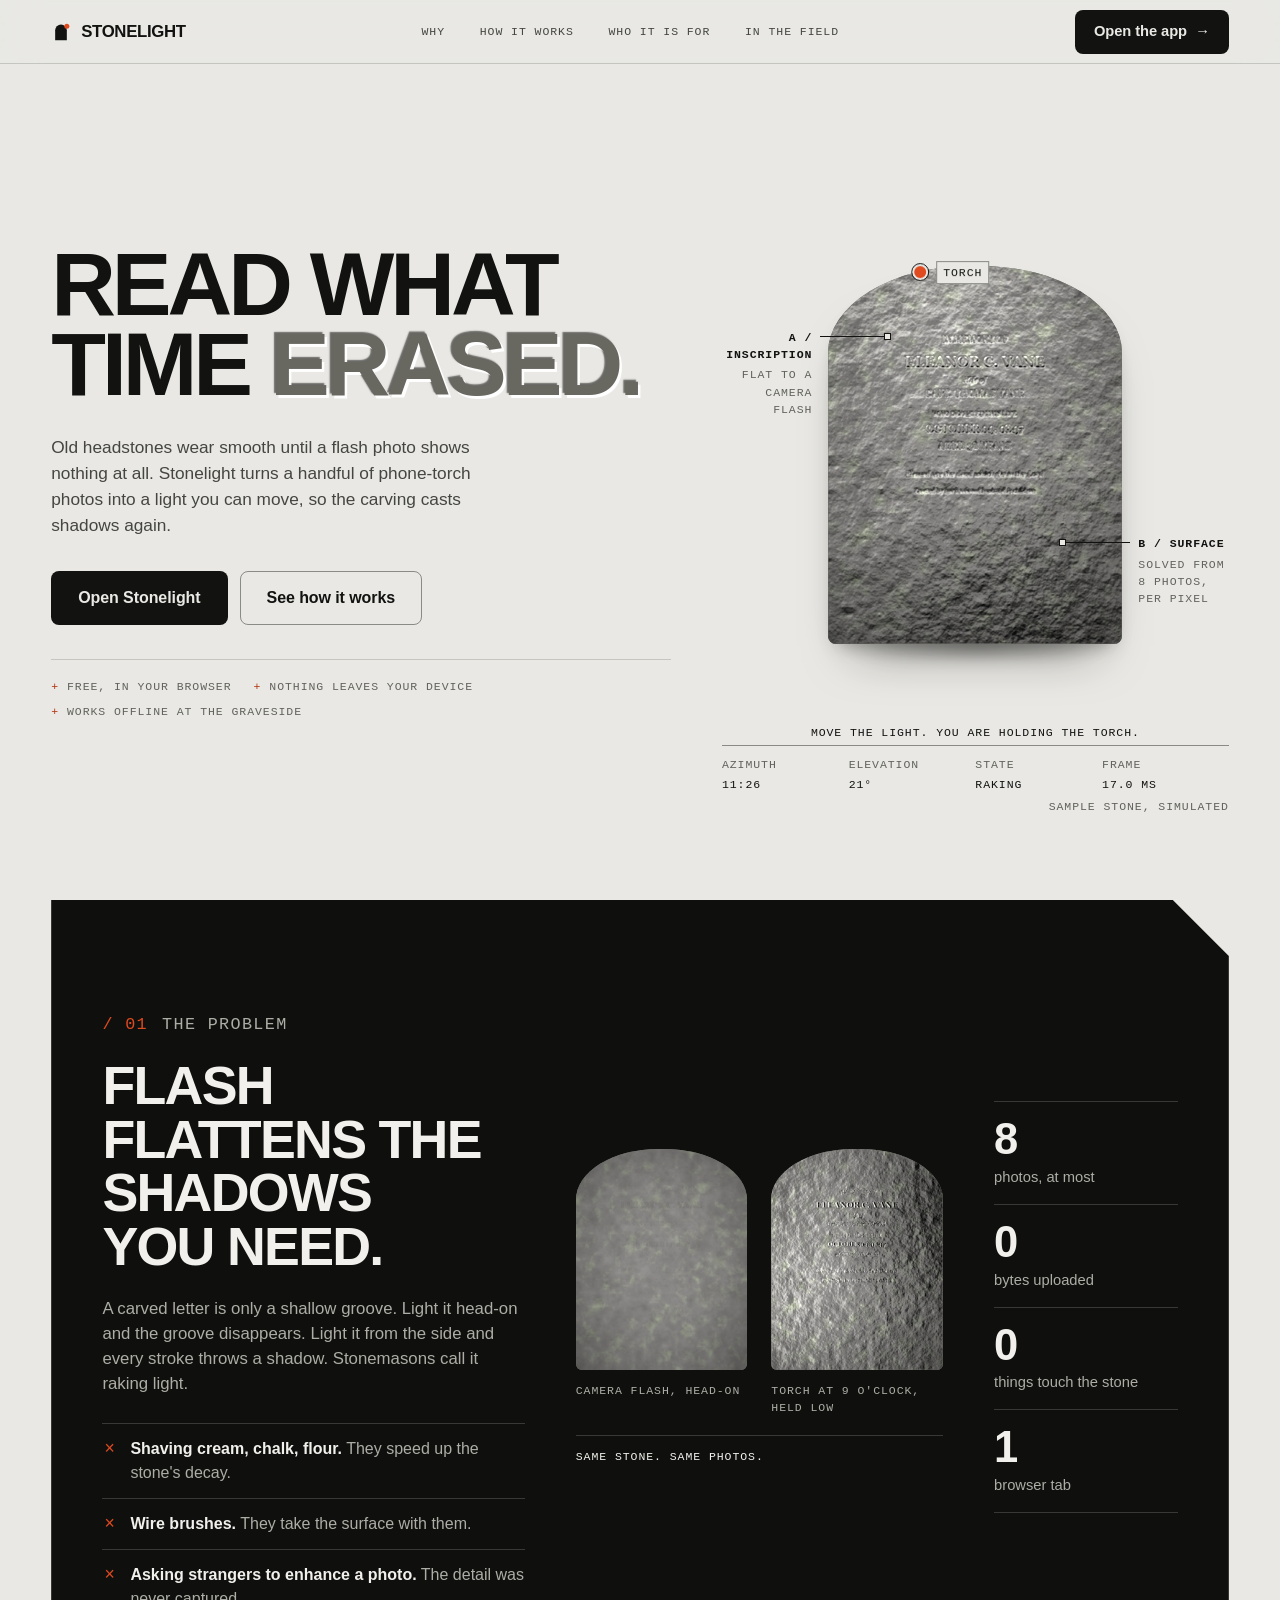
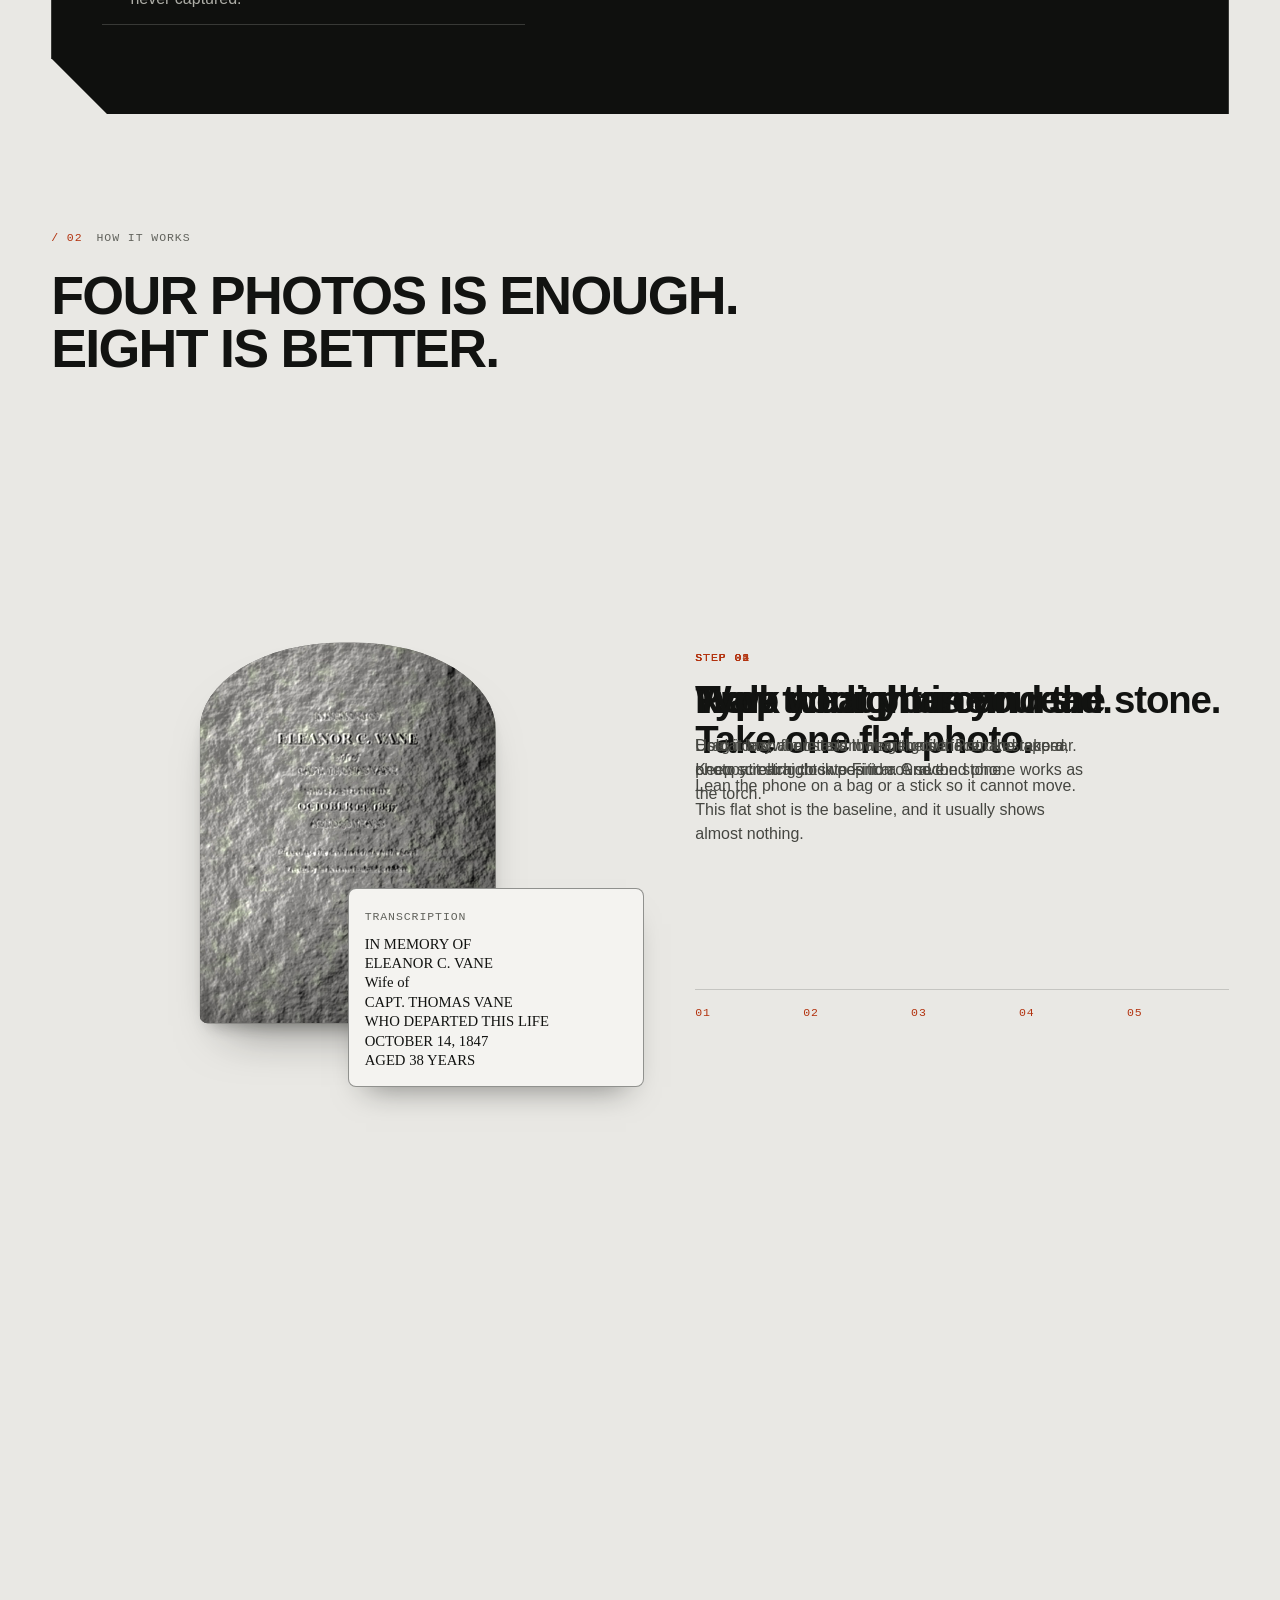
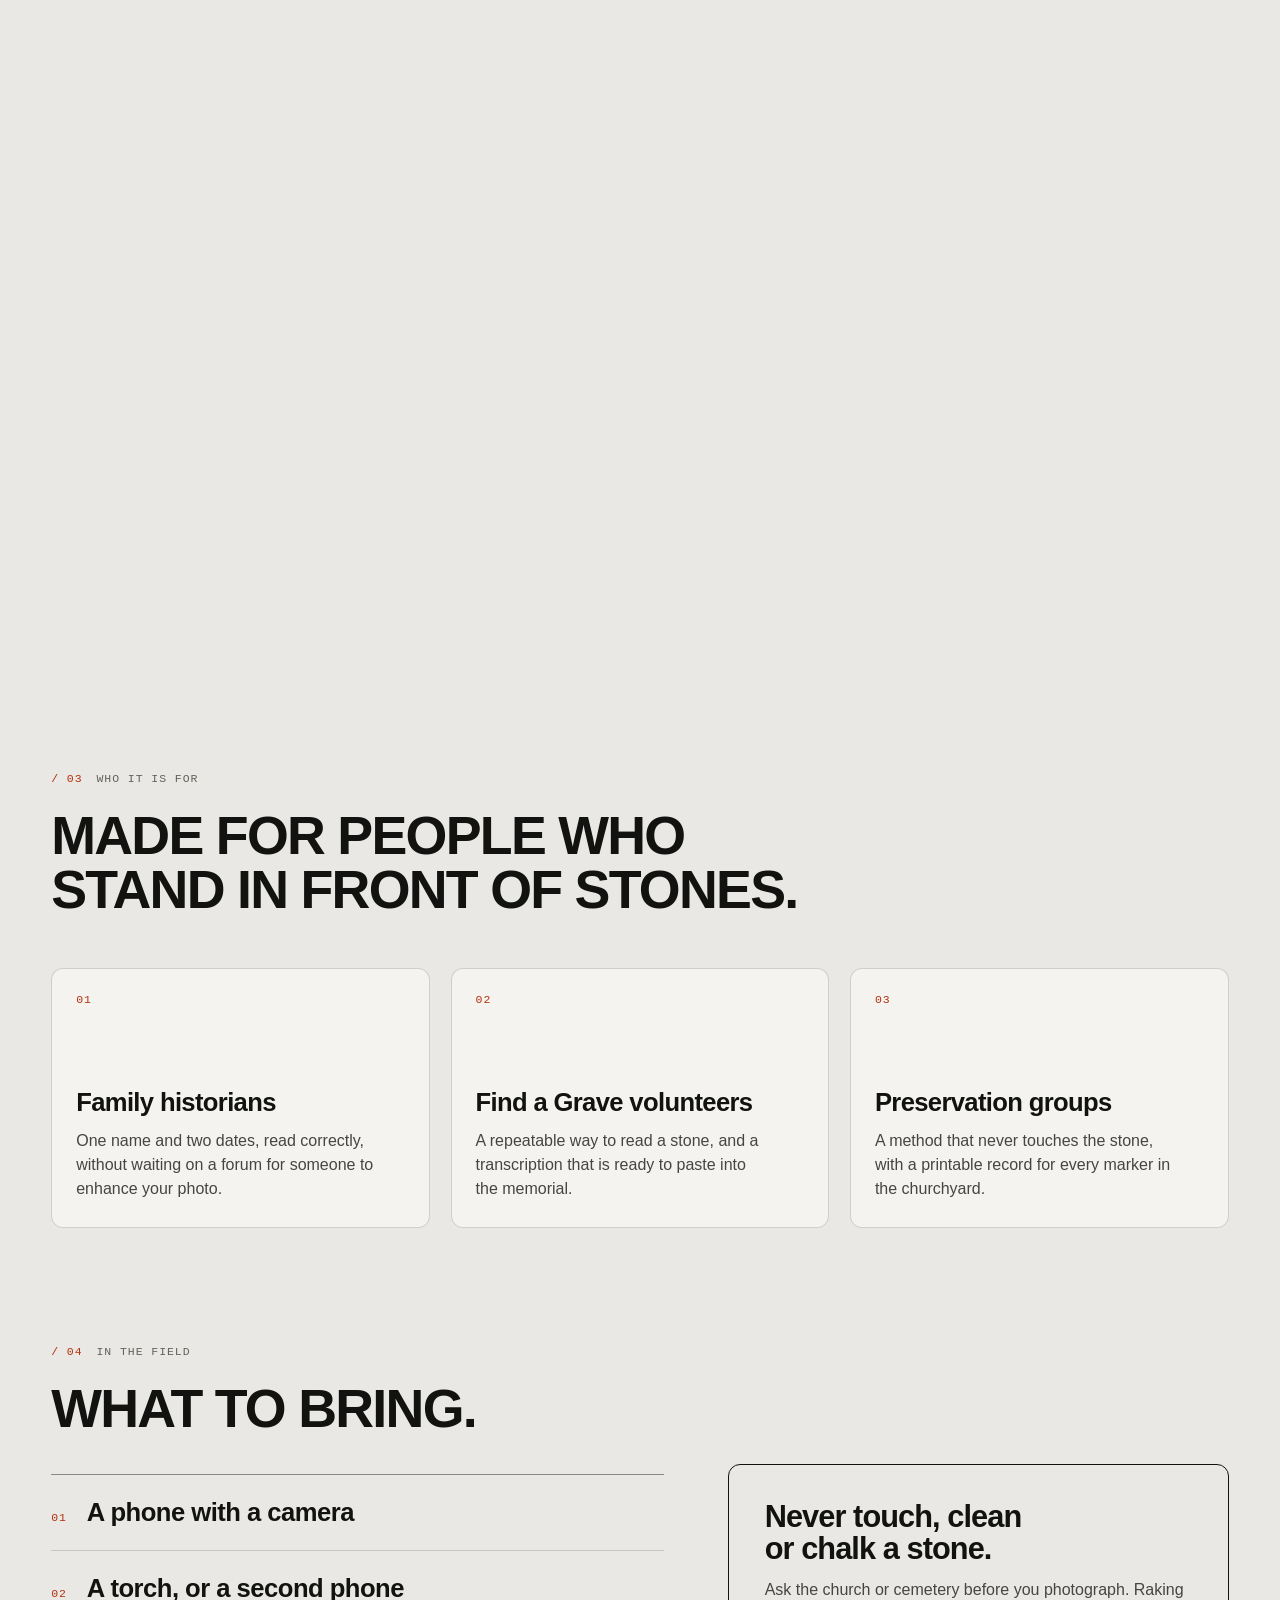
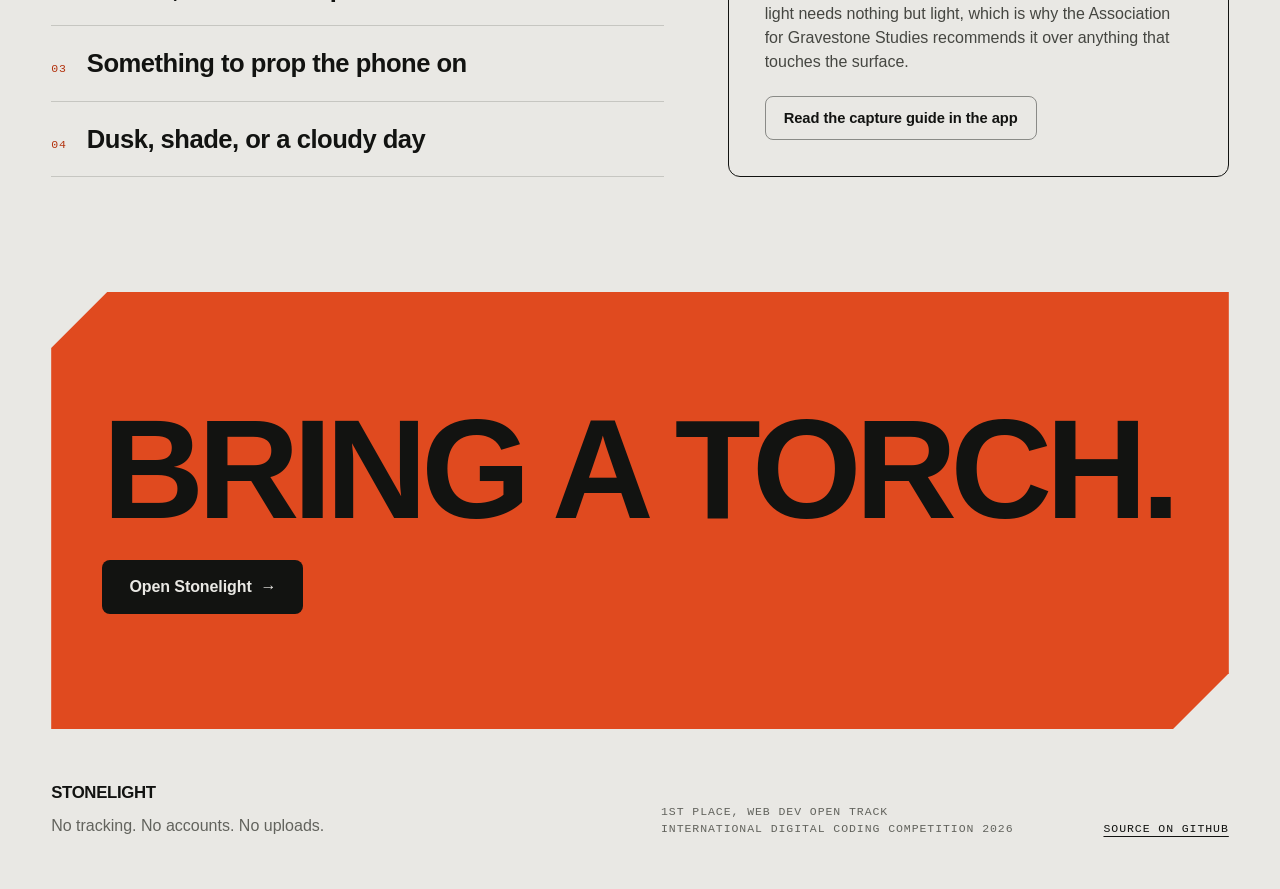
==== commit b36b7682: "Add logo as favicon and README mark; fix torch dial shifting and text selection" ====
--- a/index.html
+++ b/index.html
@@ -11,6 +11,7 @@
   <meta property="og:image" content="https://zghanw.github.io/stonelight/docs/screenshot.png">
   <link rel="icon" type="image/svg+xml" href="favicon.svg">
   <link rel="alternate icon" href="favicon.ico">
+  <link rel="apple-touch-icon" href="icons/icon-192.png">
   <link rel="manifest" href="manifest.webmanifest">
   <link rel="stylesheet" href="css/base.css">
   <link rel="stylesheet" href="css/landing.css">
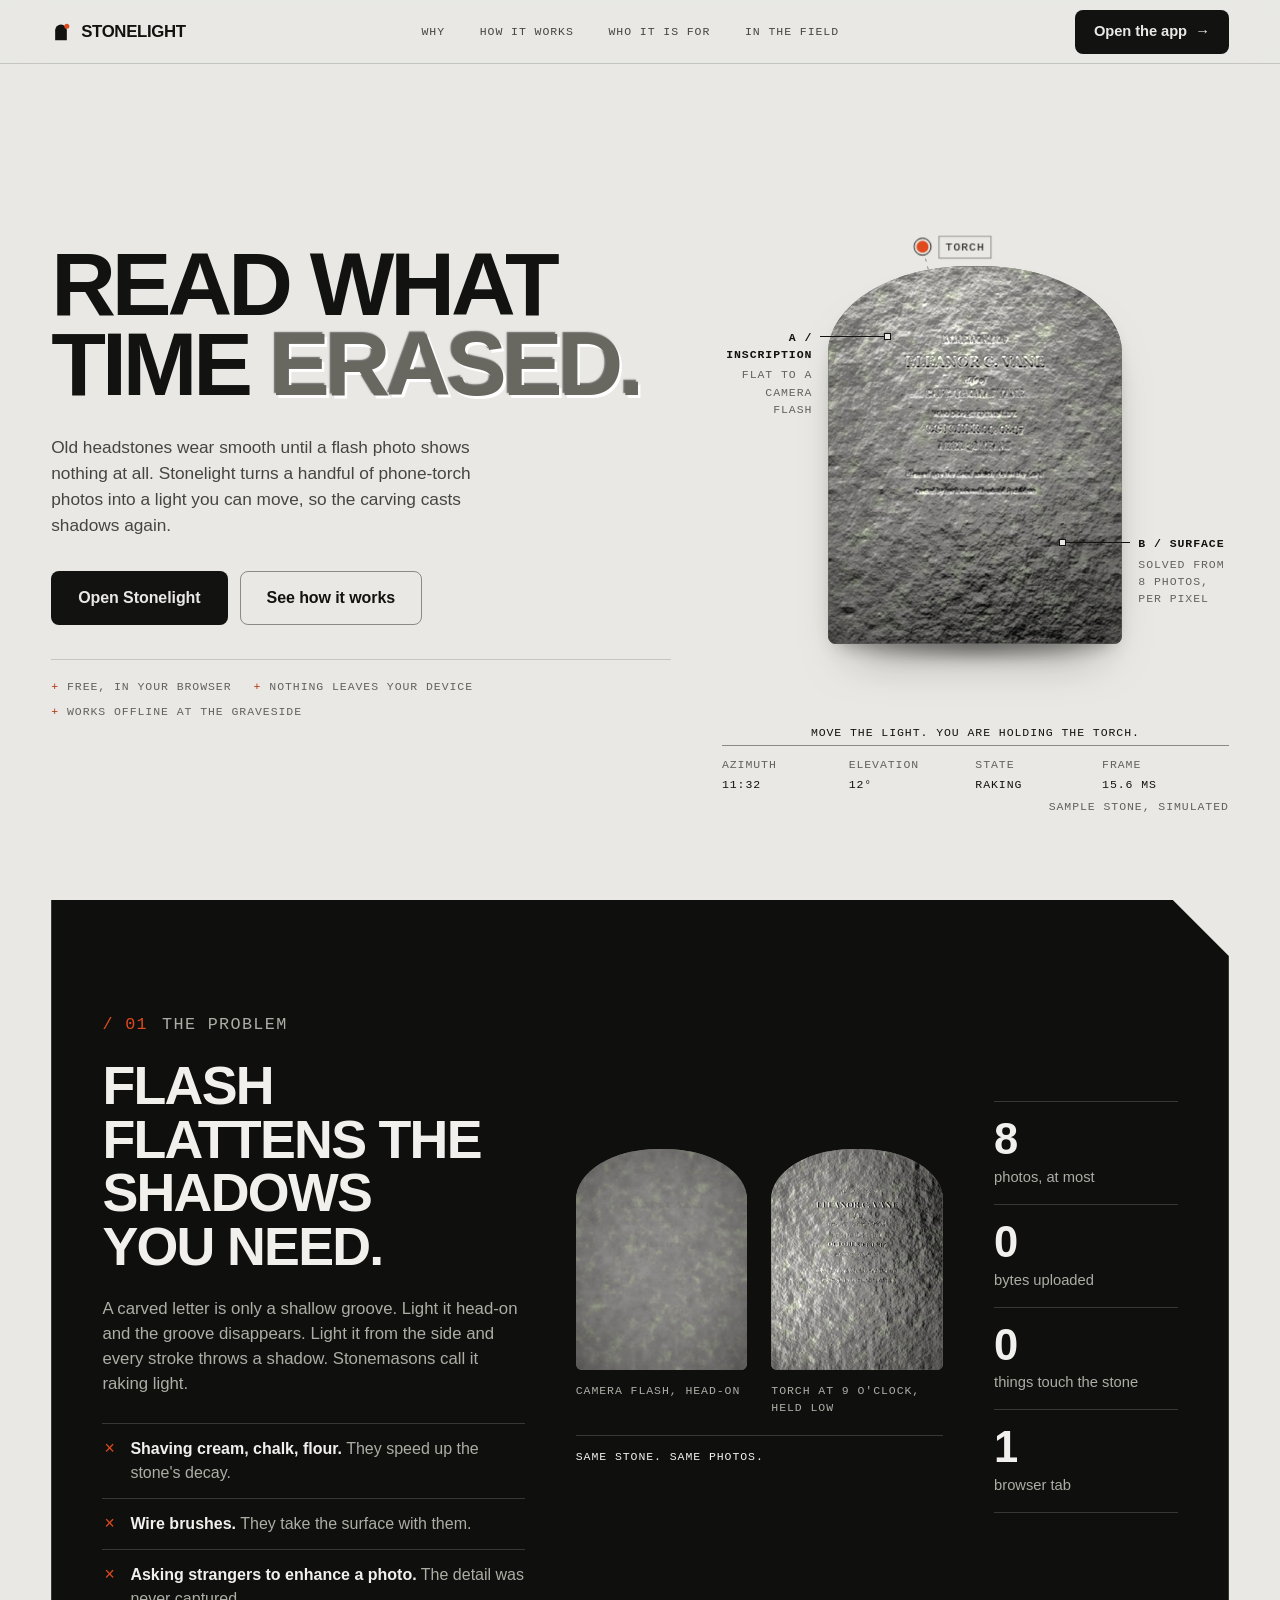
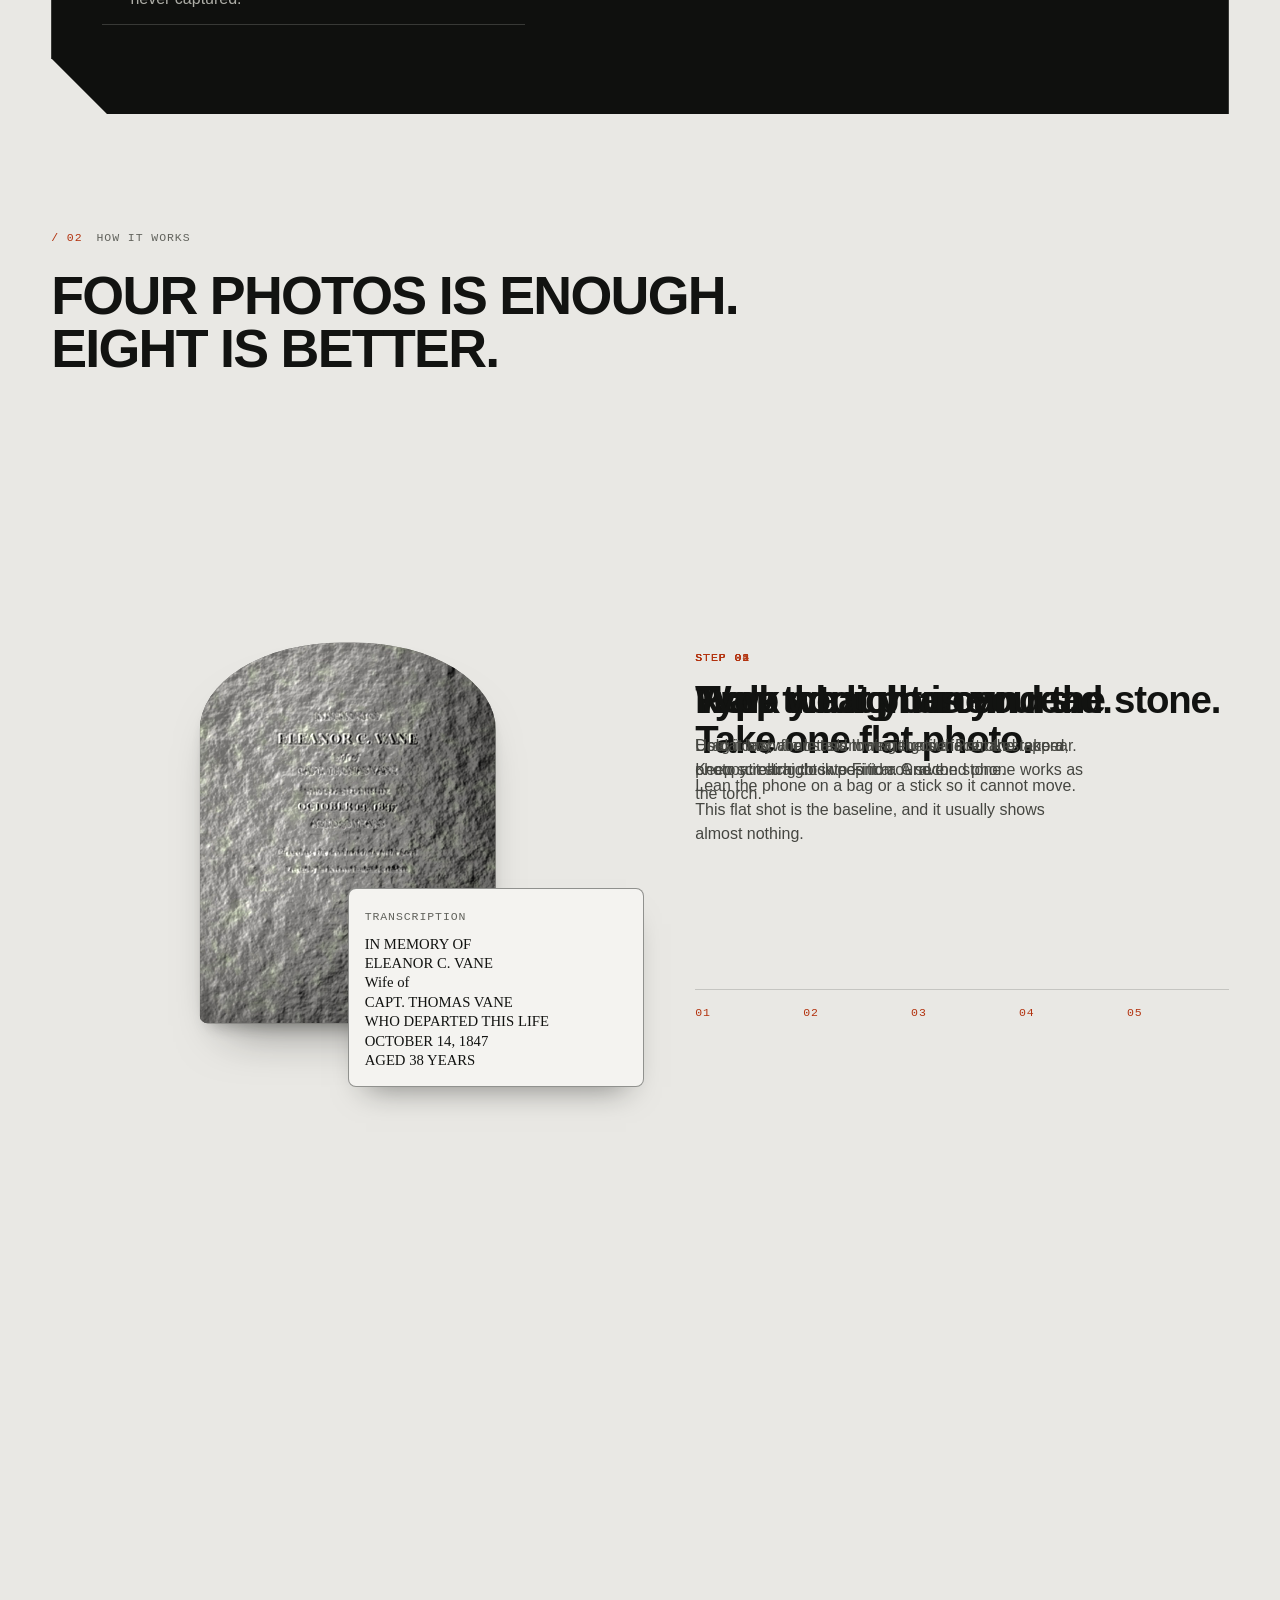
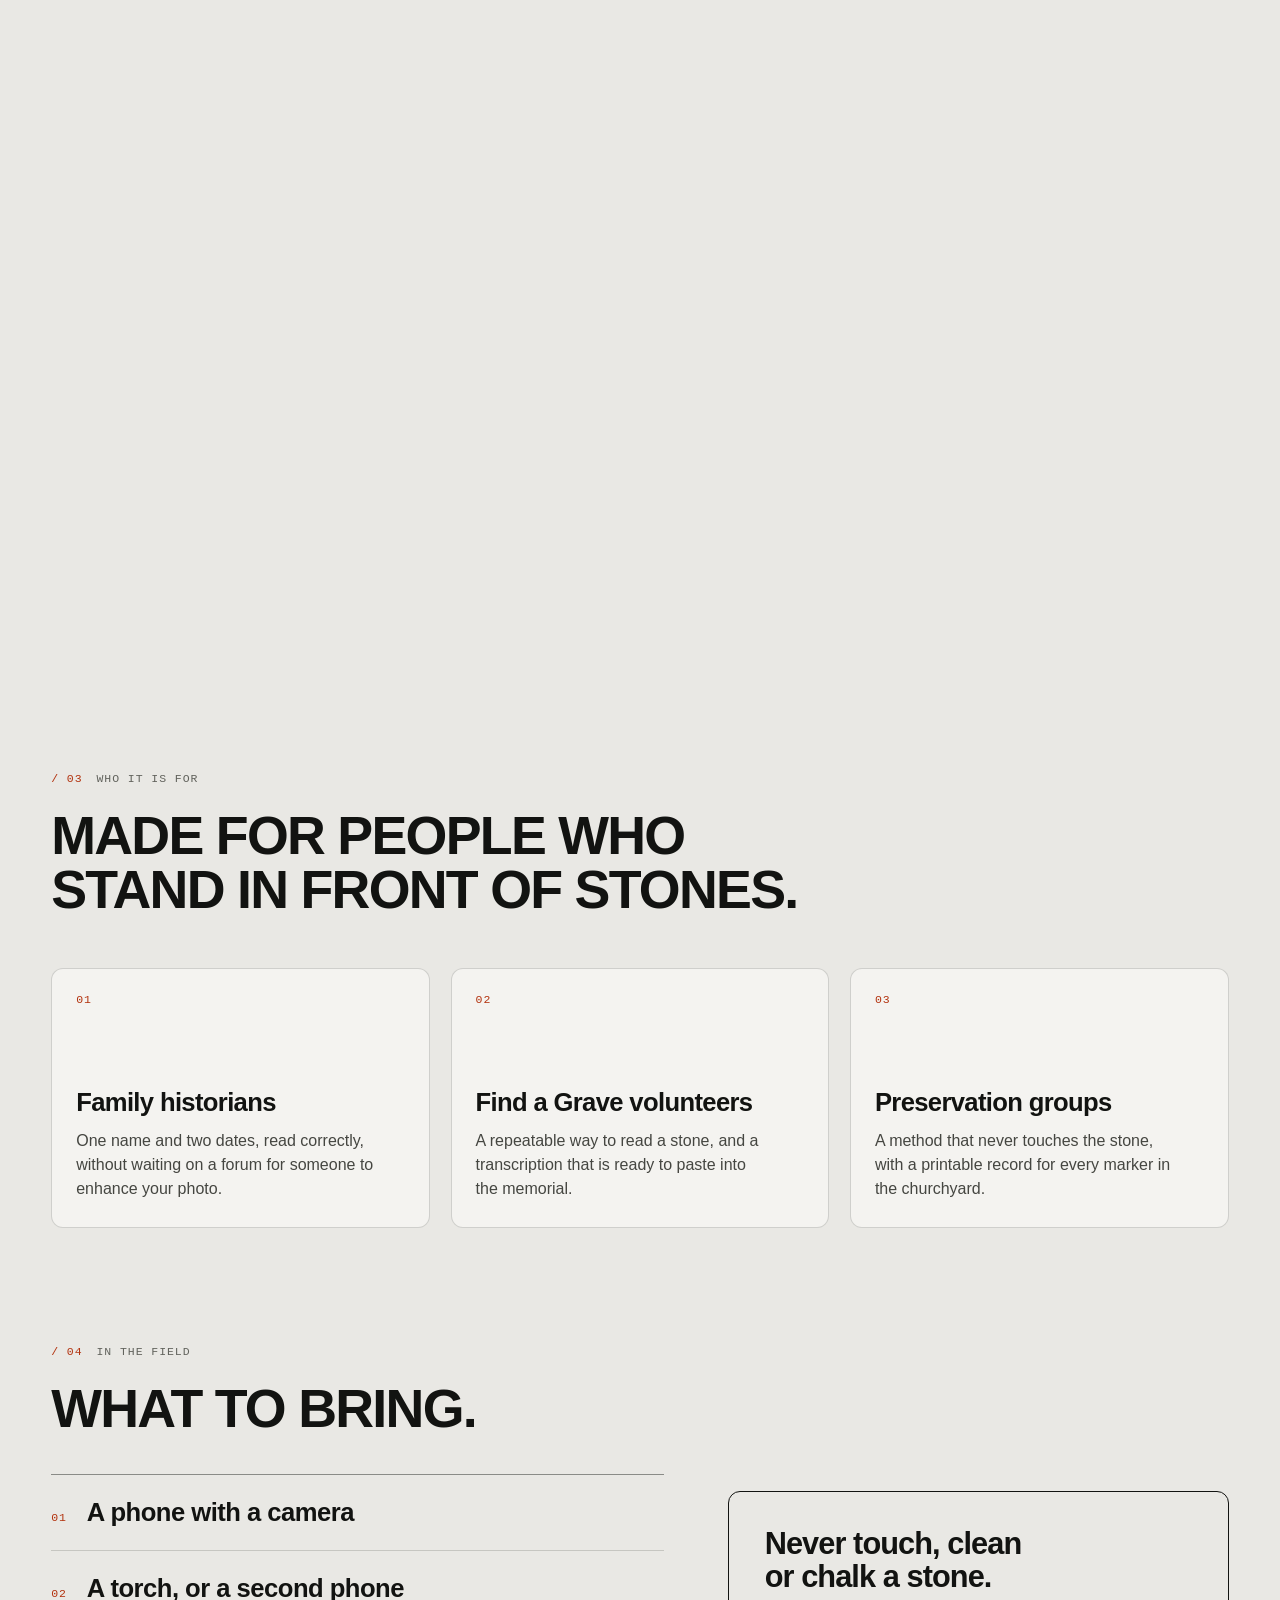
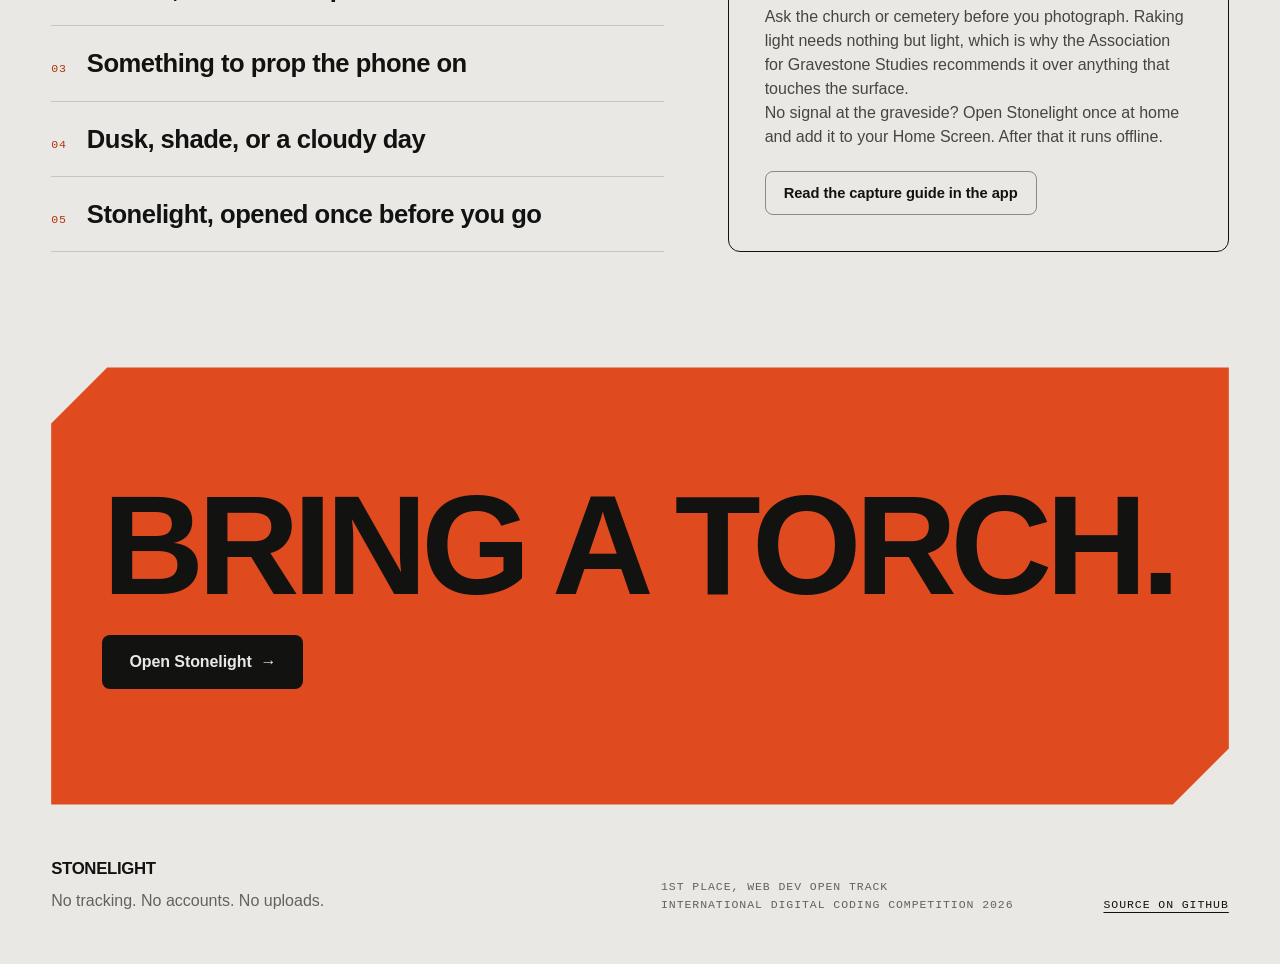
==== commit d270757f: "Save photos on the device, add photos to the set, and add a Take photo button" ====
--- a/index.html
+++ b/index.html
@@ -218,11 +218,13 @@
           <li><span class="mono">02</span>A torch, or a second phone</li>
           <li><span class="mono">03</span>Something to prop the phone on</li>
           <li><span class="mono">04</span>Dusk, shade, or a cloudy day</li>
+          <li><span class="mono">05</span>Stonelight, opened once before you go</li>
         </ul>
       </div>
       <aside class="ethics" data-reveal>
         <h3>Never touch, clean or chalk a stone.</h3>
         <p>Ask the church or cemetery before you photograph. Raking light needs nothing but light, which is why the Association for Gravestone Studies recommends it over anything that touches the surface.</p>
+        <p>No signal at the graveside? Open Stonelight once at home and add it to your Home Screen. After that it runs offline.</p>
         <a class="btn btn-line" href="app.html">Read the capture guide in the app</a>
       </aside>
     </section>
